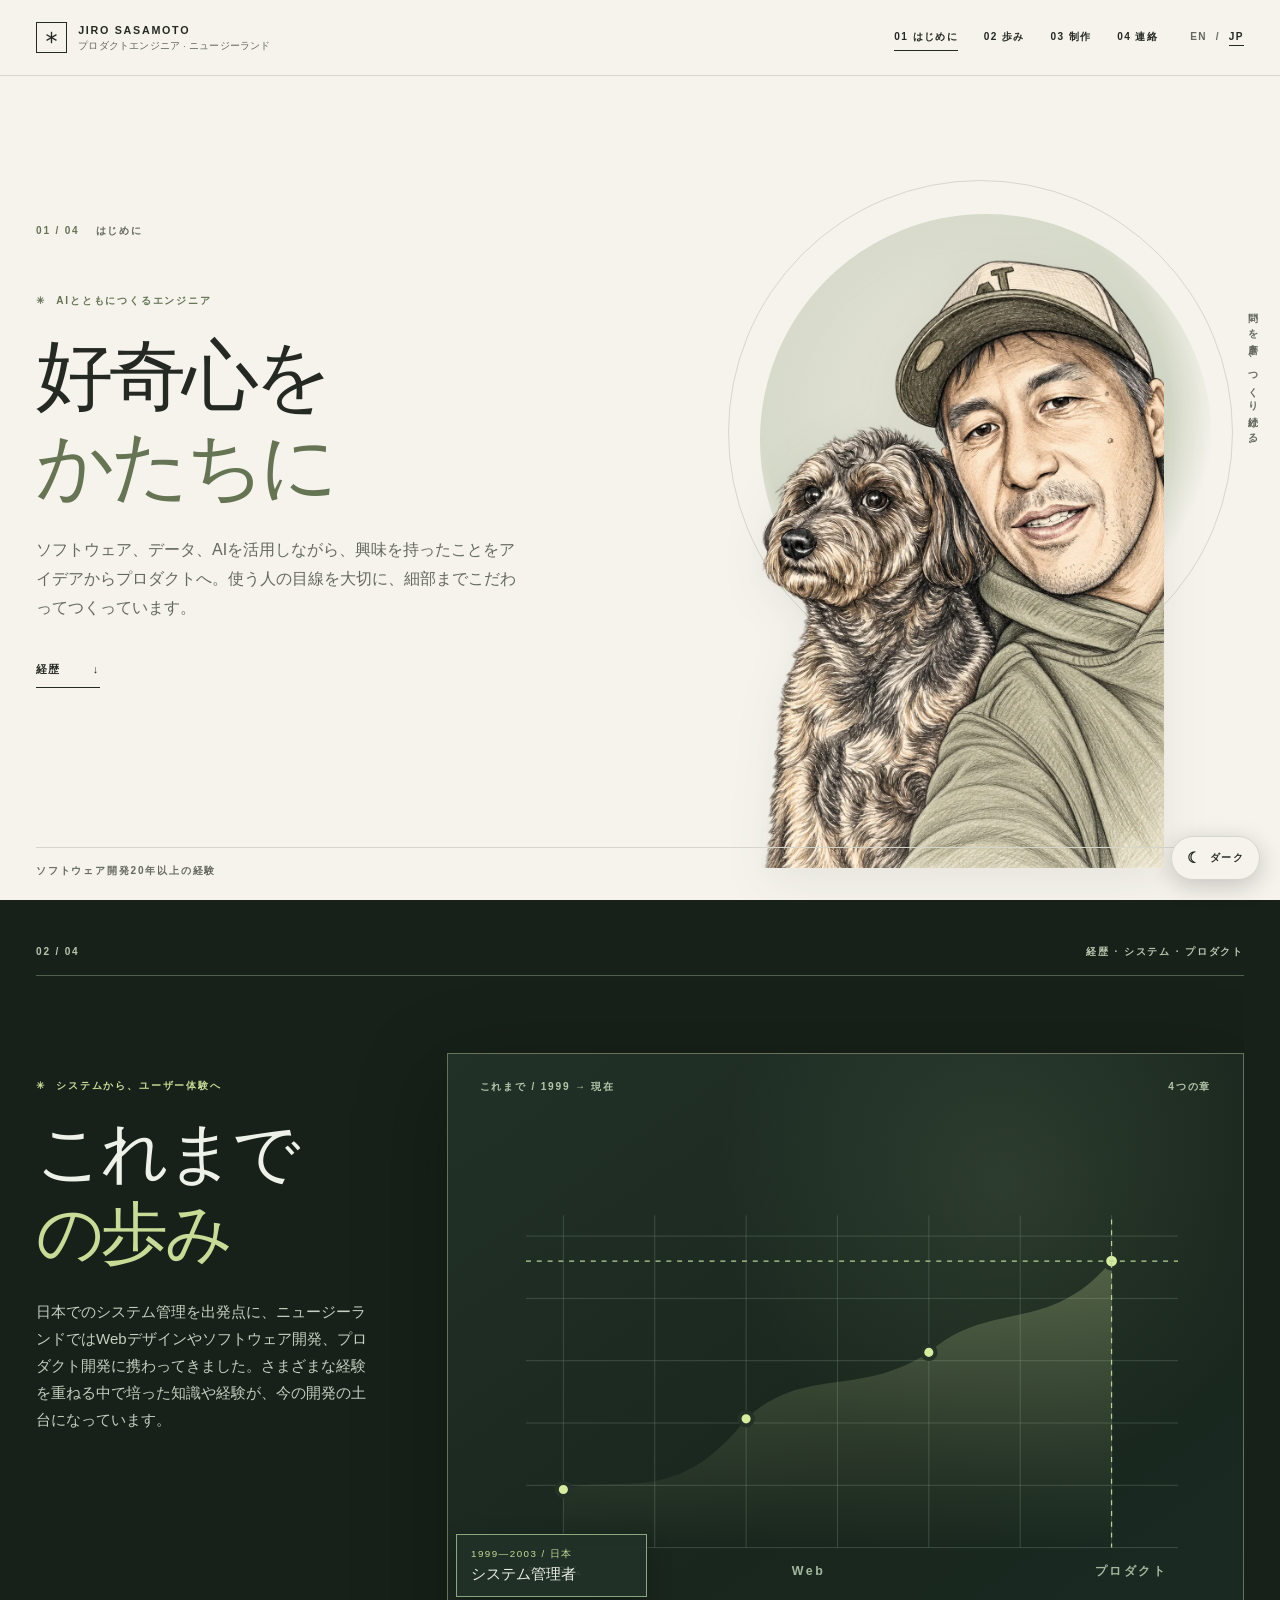
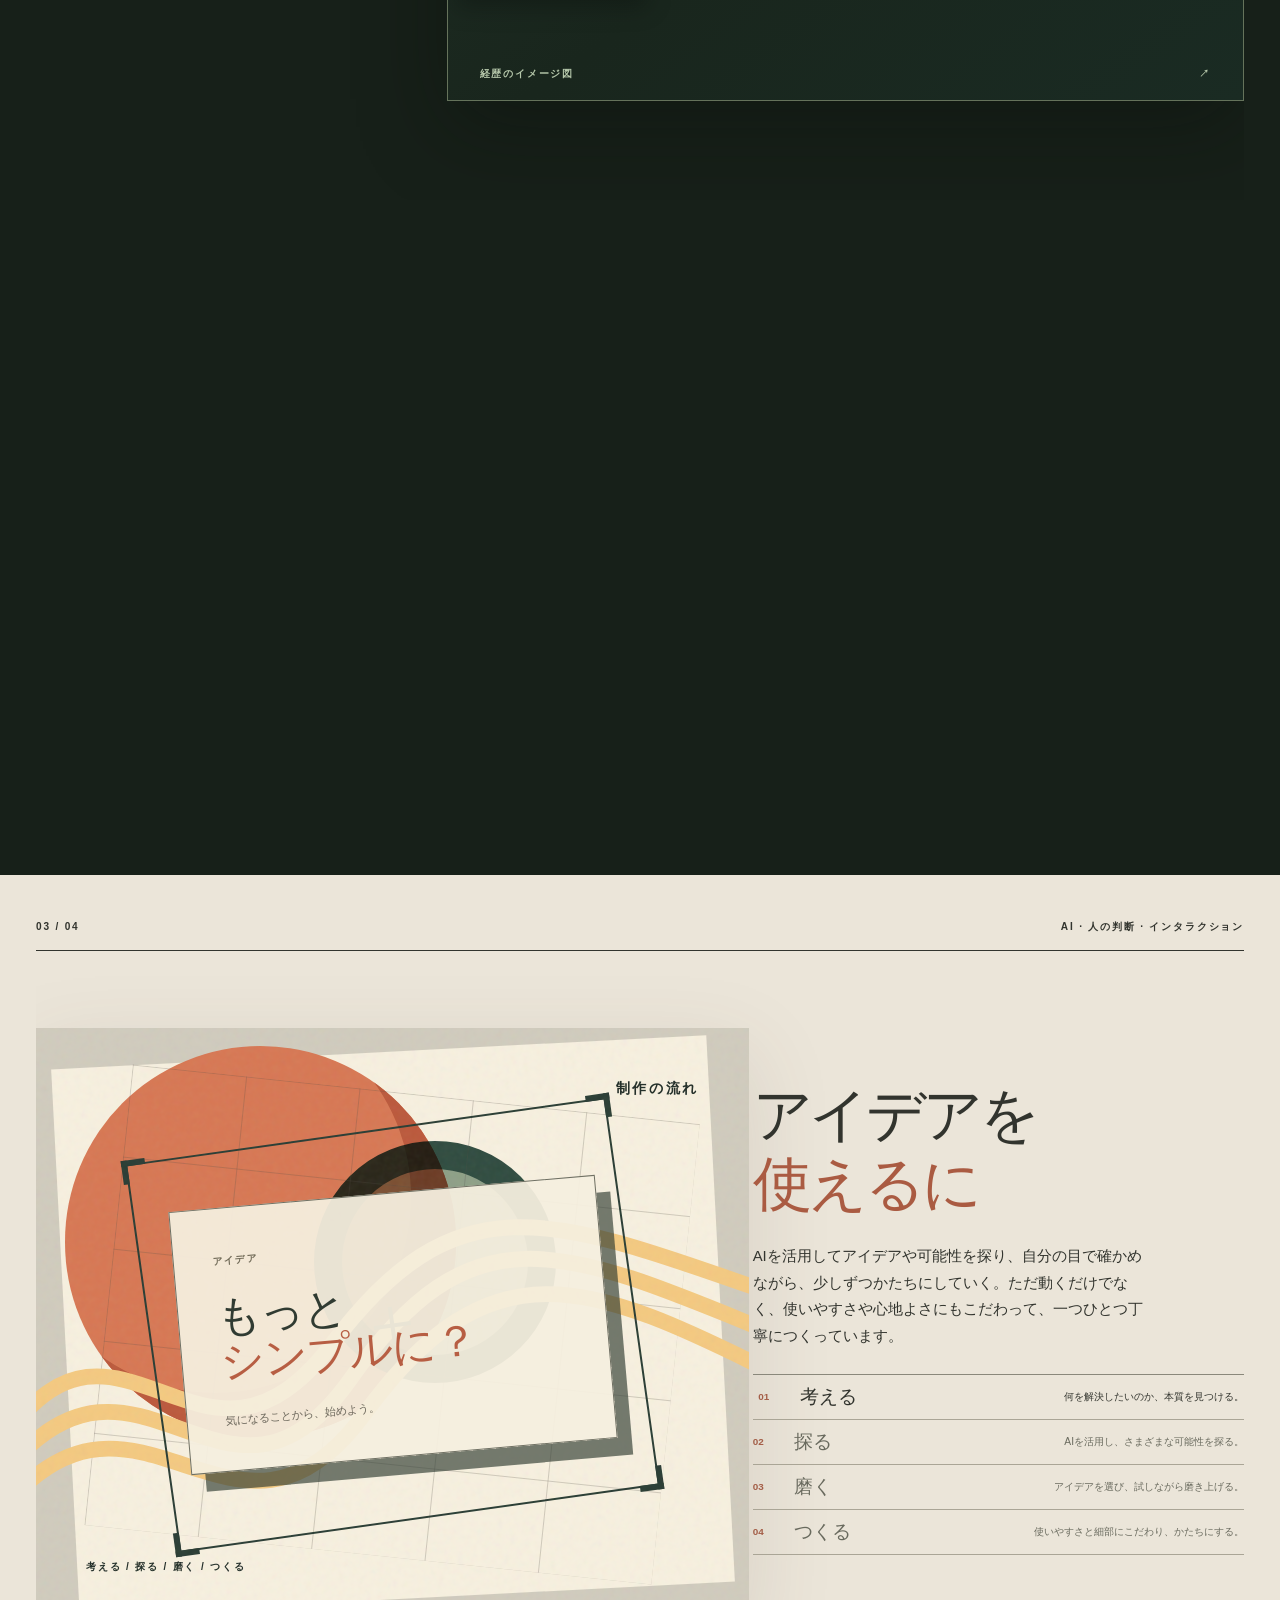
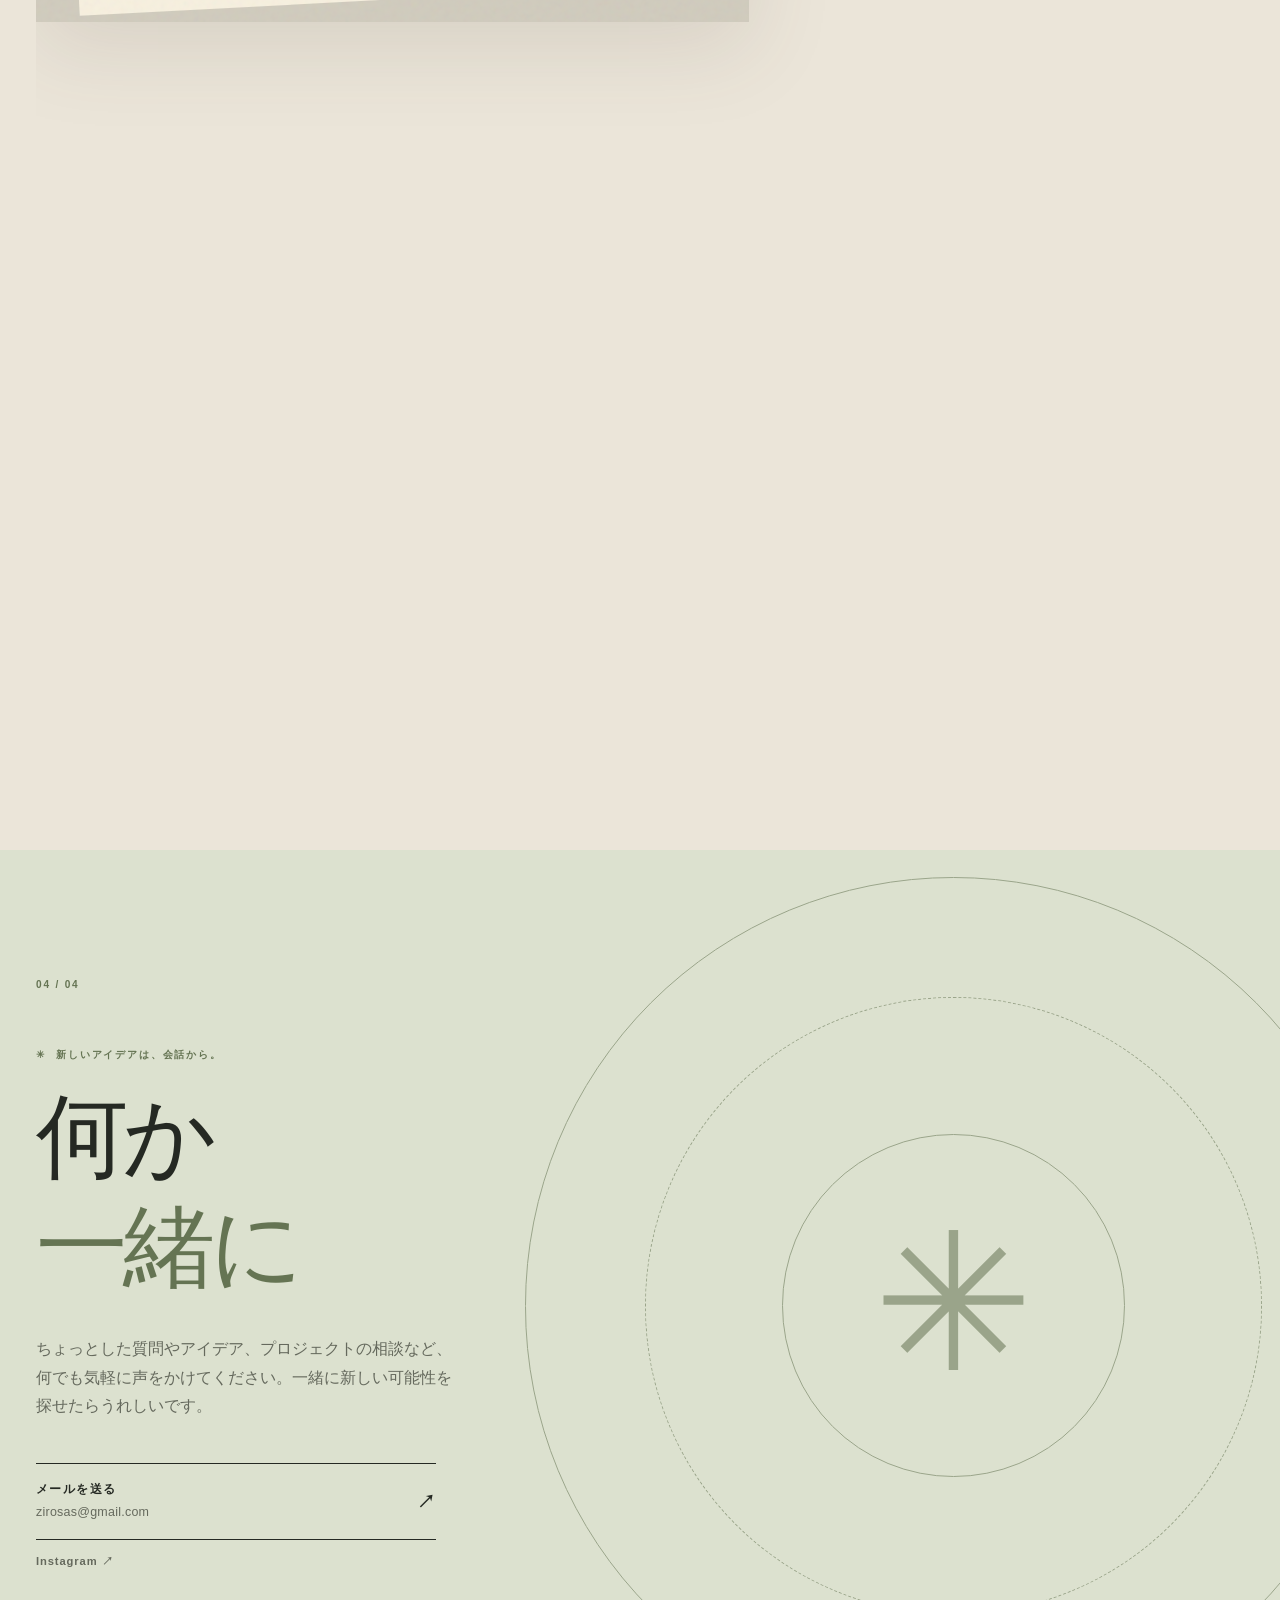
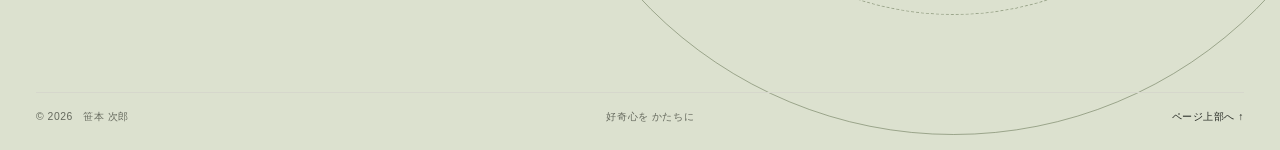
==== ja/index.html @ b9e5d137 "Add Japanese portfolio and language switch" ====
<!doctype html>
<html lang="ja">
<head>
  <meta charset="utf-8">
  <meta name="viewport" content="width=device-width, initial-scale=1">
  <meta name="color-scheme" content="light dark">
  <meta name="description" content="Jiro Sasamotoのポートフォリオ。ソフトウェア、データ、AIを横断し、UIとUXにこだわりながらプロダクトをつくっています。">
  <meta name="author" content="Jiro Sasamoto">
  <title>Jiro Sasamoto — プロダクトエンジニア</title>
  <link rel="icon" href="../assets/favicon.svg" type="image/svg+xml">
  <link rel="apple-touch-icon" href="../assets/apple-touch-icon.png">
  <link rel="canonical" href="https://zirosas.github.io/portfolio/ja/">
  <link rel="alternate" hreflang="en" href="https://zirosas.github.io/portfolio/">
  <link rel="alternate" hreflang="ja" href="https://zirosas.github.io/portfolio/ja/">
  <link rel="alternate" hreflang="x-default" href="https://zirosas.github.io/portfolio/">
  <meta property="og:type" content="website">
  <meta property="og:locale" content="ja_JP">
  <meta property="og:site_name" content="Jiro Sasamoto">
  <meta property="og:title" content="Jiro Sasamoto — プロダクトエンジニア">
  <meta property="og:description" content="問いを磨き、役に立つプロダクトへ。ソフトウェア、データ、AIを横断し、使う人の体験を大切にしています。">
  <meta property="og:url" content="https://zirosas.github.io/portfolio/ja/">
  <meta property="og:image" content="https://zirosas.github.io/portfolio/assets/og-image.jpg">
  <meta property="og:image:width" content="1200">
  <meta property="og:image:height" content="630">
  <meta property="og:image:alt" content="Jiro Sasamotoと犬のイラスト、英語の見出しが入ったプレビュー画像">
  <meta name="twitter:card" content="summary_large_image">
  <meta name="twitter:title" content="Jiro Sasamoto — プロダクトエンジニア">
  <meta name="twitter:description" content="問いを磨き、役に立つプロダクトへ。ソフトウェア、データ、AIを横断し、使う人の体験を大切にしています。">
  <meta name="twitter:image" content="https://zirosas.github.io/portfolio/assets/og-image.jpg">
  <meta name="theme-color" content="#f5f3ec" media="(prefers-color-scheme: light)">
  <meta name="theme-color" content="#11130f" media="(prefers-color-scheme: dark)">
  <script>
    (function () {
      var saved = null;
      try { saved = localStorage.getItem('theme'); } catch (error) {}
      var prefersDark = window.matchMedia && window.matchMedia('(prefers-color-scheme: dark)').matches;
      document.documentElement.setAttribute('data-theme', saved === 'dark' || saved === 'light' ? saved : (prefersDark ? 'dark' : 'light'));
    })();
  </script>
  <script type="application/ld+json">
    {"@context":"https://schema.org","@type":"Person","name":"Jiro Sasamoto","url":"https://zirosas.github.io/portfolio/ja/","jobTitle":"プロダクトエンジニア","address":{"@type":"PostalAddress","addressLocality":"Auckland","addressCountry":"NZ"},"sameAs":["https://github.com/zirosas"]}
  </script>
  <link rel="stylesheet" href="../assets/styles.css">
  <script src="../assets/story.js" defer></script>
</head>
<body>
  <a class="skip-link" href="#main">本文へ移動</a>
  <header class="site-header">
    <a class="identity" href="#intro" aria-label="Jiro Sasamoto、はじめに戻る">
      <span class="identity-mark" aria-hidden="true"><svg viewBox="0 0 64 64" width="17" height="17" fill="none" stroke="currentColor" stroke-width="5" stroke-linecap="square"><line x1="32" y1="13" x2="32" y2="51"/><line x1="15.5" y1="22.5" x2="48.5" y2="41.5"/><line x1="15.5" y1="41.5" x2="48.5" y2="22.5"/></svg></span>
      <span class="identity-text"><strong>JIRO SASAMOTO</strong><small>プロダクトエンジニア · ニュージーランド</small></span>
    </a>
    <nav aria-label="メインナビゲーション">
      <a href="#intro">01 はじめに</a>
      <a href="#thread">02 歩み</a>
      <a href="#studio">03 制作</a>
      <a href="#contact">04 連絡</a>
    </nav>
    <div class="language-switch" role="group" aria-label="言語"><a href="../" lang="en" hreflang="en">EN</a><span aria-hidden="true">/</span><span aria-current="page">JP</span></div>
  </header>
  <main id="main">
    <section class="scene hero-scene" id="intro" aria-labelledby="intro-title">
      <div class="hero-inner wrap">
        <div class="hero-copy" data-reveal>
          <p class="scene-index"><span>01 / 04</span> はじめに</p>
          <span class="eyebrow">AIとともにつくるエンジニア</span>
          <h1 id="intro-title">好奇心を<br><em>かたちに</em></h1>
          <p class="hero-lede">ソフトウェア、データ、AIを活用しながら、興味を持ったことをアイデアからプロダクトへ。使う人の目線を大切に、細部までこだわってつくっています。</p>
          <div class="hero-actions">
            <a class="underlined-link" href="#thread">経歴 <span aria-hidden="true">↓</span></a>
          </div>
        </div>
        <div class="portrait-stage" aria-hidden="true">
          <div class="portrait-halo"></div>
          <span class="portrait-arc portrait-arc-one"></span>
          <span class="portrait-arc portrait-arc-two"></span>
          <img src="../assets/hero-portrait.webp" alt="" width="940" height="1673" fetchpriority="high">
          <span class="portrait-caption">問いを磨き、つくり続ける。</span>
        </div>
        <div class="hero-bottom"><span>ソフトウェア開発20年以上の経験</span></div>
      </div>
    </section>

    <section class="scene data-scene scroll-scene" id="thread" aria-labelledby="thread-title">
      <span class="anchor-alias" id="work" aria-hidden="true"></span>
      <div class="scene-sticky wrap">
        <div class="scene-topline" data-reveal><span>02 / 04</span><span>経歴 · システム · プロダクト</span></div>
        <div class="data-copy" data-reveal>
          <span class="eyebrow">システムから、ユーザー体験へ</span>
          <h2 id="thread-title">これまで<br><em>の歩み</em></h2>
          <p>日本でのシステム管理を出発点に、ニュージーランドではWebデザインやソフトウェア開発、プロダクト開発に携わってきました。さまざまな経験を重ねる中で培った知識や経験が、今の開発の土台になっています。</p>
        </div>
        <div class="data-visual">
          <div class="data-visual-top"><span>これまで / 1999 → 現在</span><span>4つの章</span></div>
          <svg class="signal-chart" viewBox="0 0 900 520" preserveAspectRatio="xMidYMid meet" aria-hidden="true">
            <defs>
              <linearGradient id="signal-fill" x1="0" y1="0" x2="0" y2="1"><stop offset="0" stop-color="#c8db97" stop-opacity=".28"/><stop offset="1" stop-color="#c8db97" stop-opacity="0"/></linearGradient>
            </defs>
            <g class="chart-grid">
              <path d="M65 90H850M65 165H850M65 240H850M65 315H850M65 390H850M65 465H850"/>
              <path d="M110 65V465M220 65V465M330 65V465M440 65V465M550 65V465M660 65V465M770 65V465"/>
            </g>
            <path class="chart-area" d="M110 395 C175 375 245 420 330 310 C400 245 465 285 550 230 C625 165 695 210 770 120 L770 465 L110 465 Z"/>
            <path class="chart-line chart-line-shadow" d="M110 395 C175 375 245 420 330 310 C400 245 465 285 550 230 C625 165 695 210 770 120" pathLength="1"/>
            <path class="chart-line" d="M110 395 C175 375 245 420 330 310 C400 245 465 285 550 230 C625 165 695 210 770 120" pathLength="1"/>
            <circle class="chart-point" cx="110" cy="395" r="8"/>
            <circle class="chart-point" cx="330" cy="310" r="8"/>
            <circle class="chart-point" cx="550" cy="230" r="8"/>
            <circle class="chart-point" cx="770" cy="120" r="9"/>
            <path class="chart-crosshair" d="M770 70V465M65 120H850"/>
            <text x="65" y="498">システム</text><text x="385" y="498">Web</text><text x="750" y="498">プロダクト</text>
          </svg>
          <div class="chart-annotation annotation-one"><span>1999—2003 / 日本</span><strong>システム管理者</strong></div>
          <div class="chart-annotation annotation-two"><span>2004—2006 / New Zealand</span><strong>Webデザイナー</strong></div>
          <div class="chart-annotation annotation-three"><span>2006—2013 / Auckland</span><strong>Web開発者<br>＋ インフラエンジニア</strong></div>
          <div class="chart-annotation annotation-four"><span>2013—現在 / Auckland, Gisborne</span><strong>プロダクトエンジニア</strong></div>
          <div class="data-visual-bottom"><span>経歴のイメージ図</span><span>↗</span></div>
        </div>
      </div>
    </section>

    <section class="scene art-scene scroll-scene" id="studio" aria-labelledby="studio-title">
      <span class="anchor-alias" id="journal" aria-hidden="true"></span>
      <span class="anchor-alias" id="about" aria-hidden="true"></span>
      <div class="scene-sticky wrap">
        <div class="scene-topline" data-reveal><span>03 / 04</span><span>AI · 人の判断 · インタラクション</span></div>
        <div class="art-visual" role="group" aria-label="AIを使った制作過程のイメージ">
          <div class="art-paper"></div>
          <div class="art-sun"></div>
          <div class="art-disc"></div>
          <div class="art-grid"></div>
          <div class="art-frame"><span class="frame-corner tl"></span><span class="frame-corner tr"></span><span class="frame-corner bl"></span><span class="frame-corner br"></span><span class="frame-cross">+</span></div>
          <svg class="art-wave" viewBox="0 0 760 600" preserveAspectRatio="none" aria-hidden="true">
            <path d="M-30 410 C90 250 180 490 315 320 S550 190 790 270"/>
            <path d="M-30 445 C110 285 205 530 335 355 S560 220 790 310"/>
            <path d="M-30 480 C110 325 215 565 350 390 S590 255 790 350"/>
          </svg>
          <div class="process-layer process-ask" data-phase="ask">
            <div class="idea-note"><span>アイデア</span><strong>もっと<br><em>シンプルに？</em></strong><small>気になることから、始めよう。</small></div>
          </div>
          <div class="process-layer process-explore" data-phase="explore">
            <div class="variant-card variant-one"><span>01</span><i></i><small>構造</small></div>
            <div class="variant-card variant-two"><span>02</span><i></i><small>リズム</small></div>
            <div class="variant-card variant-three"><span>03</span><i></i><small>可能性</small></div>
            <p>AIと広げる選択肢<br><small>ひとつの疑問から、広がる可能性。</small></p>
          </div>
          <div class="process-layer process-shape" data-phase="shape">
            <div class="selection-board"><span>人が考え、人が選ぶ</span><div class="selected-form"><i></i><b></b></div><strong>本当に大切なことを見極める</strong><small>アイデアを選び、試し、磨き上げる。</small></div>
          </div>
          <div class="process-layer process-respond is-active" data-phase="respond">
            <div class="interface-preview">
              <div class="preview-top"><span>インタラクション</span><span class="preview-status">準備完了</span></div>
              <div class="preview-canvas"><span class="preview-orb"></span><span class="preview-ring"></span></div>
              <div class="preview-bottom"><div><strong>使ってみる</strong><small class="preview-message">操作してみてください。</small></div><button class="preview-button" type="button" aria-pressed="false">動きを試す ↗</button></div>
            </div>
          </div>
          <span class="art-stamp stamp-one">制作の流れ</span>
          <span class="art-stamp stamp-two">考える / 探る / 磨く / つくる</span>
          <span class="art-grain"></span>
        </div>
        <div class="art-copy" data-reveal>
          <h2 id="studio-title">アイデアを<br><em>使えるに</em></h2>
          <p>AIを活用してアイデアや可能性を探り、自分の目で確かめながら、少しずつかたちにしていく。ただ動くだけでなく、使いやすさや心地よさにもこだわって、一つひとつ丁寧につくっています。</p>
          <ol class="process-steps" aria-label="制作の流れ">
            <li data-step="ask"><span>01</span><strong>考える</strong><small>何を解決したいのか、本質を見つける。</small></li>
            <li data-step="explore"><span>02</span><strong>探る</strong><small>AIを活用し、さまざまな可能性を探る。</small></li>
            <li data-step="shape"><span>03</span><strong>磨く</strong><small>アイデアを選び、試しながら磨き上げる。</small></li>
            <li data-step="respond" class="is-active"><span>04</span><strong>つくる</strong><small>使いやすさと細部にこだわり、かたちにする。</small></li>
          </ol>
        </div>
      </div>
    </section>

    <section class="scene contact-scene" id="contact" aria-labelledby="contact-title">
      <div class="contact-orbit" aria-hidden="true"><span></span><span></span><span></span><i>✳</i></div>
      <div class="contact-content wrap" data-reveal>
        <p class="scene-index"><span>04 / 04</span></p>
        <span class="eyebrow">新しいアイデアは、会話から。</span>
        <h2 id="contact-title">何か<br><em>一緒に</em></h2>
        <p>ちょっとした質問やアイデア、プロジェクトの相談など、何でも気軽に声をかけてください。一緒に新しい可能性を探せたらうれしいです。</p>
        <address class="contact-actions">
          <a class="contact-link" href="mailto:zirosas@gmail.com"><span class="contact-link-label">メールを送る<small>zirosas@gmail.com</small></span><span aria-hidden="true">↗</span></a>
          <a class="contact-secondary" href="https://www.instagram.com/zirosas/" target="_blank" rel="noopener noreferrer">Instagram <span aria-hidden="true">↗</span></a>
        </address>
      </div>
      <footer class="site-footer wrap"><span>© 2026　笹本 次郎</span><span>好奇心を かたちに</span><a href="#intro">ページ上部へ ↑</a></footer>
    </section>
  </main>
  <button class="theme-toggle" type="button" aria-label="ダークモードに切り替え" aria-pressed="false"><span class="theme-toggle-icon" aria-hidden="true">☾</span><span class="theme-toggle-label">ダーク</span></button>
</body>
</html>
---- assets/styles.css ----
:root {
  color-scheme: light;
  --paper: #f5f3ec;
  --ink: #252923;
  --muted: #65695d;
  --olive: #657453;
  --line: #d6d7cc;
  --panel: #ece9de;
  --art-bg: #ebe5d9;
  --art-paper: #f7f0df;
  --art-ink: #32342e;
  --contact-bg: #dce1cf;
  --serif: Georgia, "Times New Roman", serif;
  --sans: Arial, Helvetica, sans-serif;
  --ja-sans: "Hiragino Kaku Gothic ProN", "Yu Gothic", "Noto Sans CJK JP", "Noto Sans JP", sans-serif;
}
:root[data-theme="dark"] {
  color-scheme: dark;
  --paper: #11130f;
  --ink: #eceee3;
  --muted: #aeb3a5;
  --olive: #a9b592;
  --line: #343a30;
  --panel: #191d17;
  --art-bg: #24231f;
  --art-paper: #302f28;
  --art-ink: #ede8d9;
  --contact-bg: #1d251a;
}
* { box-sizing: border-box; }
html { scroll-behavior: smooth; }
body { margin: 0; background: var(--paper); color: var(--ink); font: 16px/1.6 var(--sans); -webkit-font-smoothing: antialiased; }
img, svg { display: block; max-width: 100%; }
a { color: inherit; text-decoration: none; }
a:focus-visible, button:focus-visible { outline: 2px solid var(--olive); outline-offset: 5px; }
button { font: inherit; }
em { font-style: italic; font-weight: 400; }
.wrap { width: min(100% - 72px, 1360px); margin-inline: auto; }
.skip-link { position: fixed; z-index: 100; left: 1rem; top: -4rem; background: var(--ink); color: var(--paper); padding: .6rem 1rem; }
.skip-link:focus { top: 1rem; }

/* Navigation */
.site-header { position: relative; z-index: 30; min-height: 76px; padding: 0 max(36px, calc((100vw - 1360px) / 2)); display: grid; grid-template-columns: 1fr auto auto; align-items: center; gap: 2rem; border-bottom: 1px solid var(--line); background: var(--paper); }
.identity { display: inline-flex; width: max-content; max-width: 100%; align-items: center; gap: .7rem; line-height: 1.15; }
.identity-mark { display: grid; place-items: center; width: 31px; height: 31px; border: 1px solid var(--ink); font-size: 1.15rem; line-height: 1; }
.identity-text strong { display: block; font-size: .67rem; letter-spacing: .16em; white-space: nowrap; }
.identity-text small { display: block; margin-top: 4px; color: var(--muted); font-size: .62rem; letter-spacing: .02em; white-space: nowrap; }
.site-header nav { display: flex; align-items: center; gap: clamp(.8rem, 2vw, 2rem); }
.site-header nav a, .language-switch { font-size: .63rem; font-weight: 700; letter-spacing: .14em; text-transform: uppercase; white-space: nowrap; }
.site-header nav a { border-bottom: 1px solid transparent; padding: .3rem 0; }
.site-header nav a:hover, .site-header nav a[aria-current="true"] { border-color: currentColor; }
.language-switch { display: inline-flex; align-items: center; gap: .55rem; justify-self: end; color: var(--muted); }
.language-switch [aria-current="page"] { color: var(--ink); border-bottom: 1px solid currentColor; }
.language-switch a:hover { color: var(--ink); text-decoration: underline; text-underline-offset: .2em; }

/* Shared scene details */
.scene { position: relative; isolation: isolate; overflow: clip; }
.anchor-alias { position: absolute; top: 0; left: 0; width: 1px; height: 1px; }
.scene-index, .scene-topline, .eyebrow, .hero-bottom, .portrait-caption, .data-visual-top, .data-visual-bottom, .art-stamp { font-size: .63rem; font-weight: 700; line-height: 1.4; letter-spacing: .18em; text-transform: uppercase; }
.scene-index { display: flex; align-items: center; gap: 1rem; color: var(--muted); margin: 0 0 3rem; }
.scene-index span { color: var(--olive); }
.eyebrow { display: inline-block; color: var(--olive); }
.eyebrow::before { content: "✳"; margin-right: .65rem; }
h1, h2, p { margin-top: 0; }
h1, h2 { font-family: var(--serif); font-weight: 400; letter-spacing: -.06em; }

/* 01 — portrait and type */
.hero-scene { min-height: calc(100svh - 76px); background: var(--paper); }
.hero-inner { position: relative; display: grid; grid-template-columns: 56% 44%; align-items: center; min-height: calc(100svh - 76px); padding-top: 3rem; padding-bottom: 5rem; }
.hero-copy { position: relative; z-index: 2; padding: 1rem 0 3rem; }
.hero-copy h1 { margin: 1.1rem 0 1.6rem; font-size: clamp(5rem, 8.4vw, 9.4rem); line-height: .84; }
.hero-copy h1 em { color: var(--olive); }
.hero-lede { width: min(100%, 490px); color: var(--muted); font-size: 1rem; line-height: 1.8; }
.hero-actions { display: flex; align-items: center; flex-wrap: wrap; gap: 1.5rem 2.5rem; margin-top: 2.4rem; }
.hero-actions > span { color: var(--muted); font-size: .69rem; letter-spacing: .08em; }
.underlined-link { display: inline-flex; align-items: center; gap: 2rem; border-bottom: 1px solid currentColor; padding-bottom: .5rem; font-size: .69rem; font-weight: 700; letter-spacing: .12em; text-transform: uppercase; }
.underlined-link:hover span { transform: translateY(4px); }
.underlined-link span { transition: transform .25s; }
.portrait-stage { position: relative; align-self: stretch; min-height: 660px; }
.portrait-halo { position: absolute; width: 85%; aspect-ratio: 1; top: 13%; left: 9%; border-radius: 50%; background: radial-gradient(circle at 45% 42%, #e7e5d9 0, #d6dac9 57%, transparent 70%); }
.portrait-arc { position: absolute; border: 1px solid var(--line); border-radius: 50%; width: 95%; aspect-ratio: 1; top: 8%; left: 3%; }
.portrait-arc-two { width: 73%; top: 18%; left: 14%; border-style: dashed; opacity: .7; }
.portrait-stage img { position: absolute; z-index: 1; width: min(110%, 660px); max-width: none; height: 103%; object-fit: contain; object-position: bottom; bottom: -3rem; right: -2%; transform: translateY(var(--portrait-shift, 0px)); filter: drop-shadow(0 12px 22px #383a2514); }
.portrait-caption { position: absolute; z-index: 2; right: -1rem; top: 26%; color: var(--muted); writing-mode: vertical-rl; }
.hero-bottom { position: absolute; z-index: 3; bottom: 1.4rem; left: 0; right: 0; display: flex; justify-content: space-between; border-top: 1px solid var(--line); padding-top: 1rem; color: var(--muted); }

/* 02 and 03 use a pinned visual while the page scrolls. */
.scroll-scene { height: 175svh; }
.scene-sticky { position: sticky; top: 0; height: 100svh; overflow: hidden; }
.scene-topline { position: absolute; z-index: 4; top: 5%; left: 0; right: 0; display: flex; justify-content: space-between; gap: 1rem; padding-bottom: 1rem; border-bottom: 1px solid currentColor; }

/* 02 — data, graphs, research */
.data-scene { background: #172019; color: #edf1e7; }
.data-scene .scene-topline { color: #b9c8ad; border-color: #50604f; }
.data-scene .eyebrow { color: #c8db97; }
.data-copy { position: absolute; z-index: 3; top: 19%; left: 0; width: 38%; pointer-events: none; }
.data-copy h2 { margin: 1.1rem 0 1.5rem; font-size: clamp(5rem, 7.4vw, 9rem); line-height: .87; }
.data-copy h2 em { color: #c8db97; }
.data-copy p { max-width: 340px; color: #c5d0c0; font-size: .94rem; line-height: 1.8; }
.data-visual { position: absolute; top: 17%; right: 0; width: 66%; height: 72%; border: 1px solid #65735b; background: linear-gradient(145deg, #223128 0%, #19261d 58%, #1a2b23 100%); box-shadow: 0 26px 80px #0a100b66; overflow: hidden; }
.data-visual::before { content: ""; position: absolute; inset: 0; background: radial-gradient(circle at 70% 20%, #95b08625, transparent 38%); pointer-events: none; }
.data-visual-top, .data-visual-bottom { position: absolute; z-index: 2; left: 4%; right: 4%; display: flex; justify-content: space-between; gap: 1rem; color: #b5c7aa; }
.data-visual-top { top: 4%; }.data-visual-bottom { bottom: 3%; }
.signal-chart { position: absolute; width: 94%; height: 84%; left: 3%; top: 8%; overflow: visible; }
.chart-grid path { fill: none; stroke: #657866; stroke-width: 1; opacity: .55; }
.chart-area { fill: url(#signal-fill); }
.chart-line { fill: none; stroke: #d6ec9e; stroke-width: 5; stroke-linejoin: round; stroke-linecap: round; }
.chart-line-shadow { stroke: #d6ec9e; stroke-width: 18; opacity: .12; }
.chart-point { fill: #d6ec9e; stroke: #233127; stroke-width: 5; }
.chart-crosshair { fill: none; stroke: #b6d694; stroke-width: 1.5; stroke-dasharray: 6 7; opacity: .65; }
.signal-chart text { fill: #a4b89f; font: 700 15px var(--sans); letter-spacing: 3px; }
.chart-annotation { position: absolute; z-index: 3; display: grid; gap: .12rem; width: 24%; padding: .7rem .9rem; border: 1px solid #8aa77d; background: #213127e8; box-shadow: 0 10px 25px #0004; pointer-events: none; }
.chart-annotation span { color: #c8db97; font-size: .61rem; letter-spacing: .15em; }
.chart-annotation strong { font: 400 1.1rem var(--serif); }
.chart-annotation small { color: #adbea9; font-size: .62rem; }
.annotation-one { left: 1%; bottom: 16%; }
.annotation-two { left: 26%; bottom: 32%; }
.annotation-three { left: 51%; top: 52%; }
.annotation-four { left: 76%; top: 17%; }
.motion-ready .data-scene .chart-line { stroke-dasharray: 1; stroke-dashoffset: var(--draw, 1); }
.motion-ready .data-scene .chart-area { opacity: var(--data-opacity, 0); }
.motion-ready .data-scene .chart-point, .motion-ready .data-scene .chart-crosshair { opacity: .16; transition: opacity .35s ease; }
.motion-ready .data-scene .chart-point.is-active, .motion-ready .data-scene .chart-crosshair.is-active { opacity: 1; }
.motion-ready .data-scene .chart-annotation { opacity: 0; transform: translateY(18px); transition: opacity .45s ease, transform .45s ease; }
.motion-ready .data-scene .chart-annotation.is-active { opacity: 1; transform: none; }

/* 03 — art and interface craft */
.art-scene { background: var(--art-bg); color: var(--art-ink); }
.art-scene .scene-topline { color: var(--art-ink); border-color: currentColor; opacity: .75; }
.art-scene .eyebrow { color: #9a513c; }
.art-visual { position: absolute; left: 0; top: 17%; width: 59%; height: 66%; overflow: hidden; background: #d0cbbd; box-shadow: 0 26px 80px #544b3c20; }
.art-paper { position: absolute; inset: 4%; background: var(--art-paper); transform: rotate(-3deg); }
.art-sun { position: absolute; width: 55%; aspect-ratio: 1; left: 4%; top: 3%; border-radius: 50%; background: #d77753; box-shadow: inset -45px -45px 0 #bb583b; transform: translateY(var(--sun-shift, 0px)); }
.art-disc { position: absolute; z-index: 2; width: 34%; aspect-ratio: 1; left: 39%; top: 19%; border-radius: 50%; border: 28px solid #304f48; background: #92a999; mix-blend-mode: multiply; transform: rotate(var(--disc-spin, 0deg)) translateY(var(--disc-shift, 0px)); }
:root[data-theme="dark"] .art-disc { mix-blend-mode: normal; }
.art-grid { position: absolute; z-index: 3; inset: 11% 10%; background-image: linear-gradient(#514d4470 1px, transparent 1px), linear-gradient(90deg, #514d4470 1px, transparent 1px); background-size: 20% 20%; opacity: .55; transform: rotate(6deg); }
.art-frame { position: absolute; z-index: 5; inset: 17% 16%; border: 2px solid #293c33; transform: rotate(var(--frame-spin, -8deg)); }
.frame-corner { position: absolute; width: 24px; height: 24px; border: 6px solid #293c33; }
.frame-corner.tl { left: -6px; top: -6px; border-right: 0; border-bottom: 0; }.frame-corner.tr { right: -6px; top: -6px; border-left: 0; border-bottom: 0; }.frame-corner.bl { left: -6px; bottom: -6px; border-right: 0; border-top: 0; }.frame-corner.br { right: -6px; bottom: -6px; border-left: 0; border-top: 0; }
.frame-cross { position: absolute; left: 50%; top: 50%; transform: translate(-50%, -50%); color: #263d36; font: 400 5rem/1 var(--serif); }
.art-wave { position: absolute; z-index: 4; inset: 0; width: 100%; height: 100%; overflow: visible; transform: translateY(var(--wave-shift, 0px)); }
.art-wave path { fill: none; stroke: #f4c980; stroke-width: 16; stroke-linecap: round; mix-blend-mode: screen; }
.art-stamp { position: absolute; z-index: 6; color: #202c26; }
.stamp-one { right: 7%; top: 9%; font-size: .9rem; line-height: 1.1; }.stamp-two { left: 7%; bottom: 8%; }
.art-grain { position: absolute; z-index: 7; inset: 0; opacity: .18; background-image: url("data:image/svg+xml,%3Csvg viewBox='0 0 180 180' xmlns='http://www.w3.org/2000/svg'%3E%3Cfilter id='n'%3E%3CfeTurbulence type='fractalNoise' baseFrequency='.5' numOctaves='2' stitchTiles='stitch'/%3E%3C/filter%3E%3Crect width='100%25' height='100%25' filter='url(%23n)' opacity='.35'/%3E%3C/svg%3E"); pointer-events: none; }
.art-copy { position: absolute; z-index: 8; top: 21%; right: 0; width: 42%; padding-left: 1rem; }
.art-copy h2 { margin: 1rem 0 1.5rem; font-size: clamp(4.3rem, 6.6vw, 8rem); line-height: .9; }
.art-copy h2 em { color: #aa5b42; }
.art-copy > p { max-width: 400px; font-size: .93rem; line-height: 1.8; }
.process-layer { position: absolute; z-index: 8; inset: 0; display: grid; place-items: center; opacity: 0; visibility: hidden; pointer-events: none; transition: opacity .45s ease, visibility .45s ease; }
.process-layer.is-active { opacity: 1; visibility: visible; }
.process-respond.is-active { pointer-events: auto; }
.idea-note { width: min(60%, 430px); padding: clamp(1.3rem, 3vw, 2.5rem); border: 1px solid #6f7063; background: #f6efdfef; box-shadow: 14px 18px 0 #313e33a8; transform: rotate(-5deg); }
.idea-note span, .selection-board > span, .preview-top, .variant-card > span { color: #716b58; font-size: .61rem; font-weight: 700; letter-spacing: .15em; text-transform: uppercase; }
.idea-note strong { display: block; margin: 1.4rem 0; color: #303b32; font: 400 clamp(2rem, 3.4vw, 3.6rem)/1.02 var(--serif); letter-spacing: -.05em; }
.idea-note strong em { color: #b75e43; }
.idea-note small, .selection-board small { color: #6e695d; font-size: .7rem; }
.variant-card { position: absolute; top: 22%; display: flex; flex-direction: column; justify-content: space-between; width: 26%; height: 51%; padding: .9rem; border: 1px solid #444c3f; background: #eee7d7ed; box-shadow: 8px 12px 0 #303f3680; }
.variant-one { left: 9%; transform: rotate(-10deg); }.variant-two { left: 37%; transform: rotate(2deg); }.variant-three { left: 65%; transform: rotate(11deg); }
.variant-card i { display: block; width: 78%; aspect-ratio: 1; align-self: center; border-radius: 50%; background: #d77853; }
.variant-two i { border-radius: 14% 55% 28% 52%; background: #8caa97; transform: rotate(18deg); }
.variant-three i { border: 17px solid #344b41; background: #e6b967; }
.variant-card small { color: #3a493c; font: 400 1.1rem var(--serif); }
.process-explore > p { position: absolute; left: 8%; bottom: 5%; color: #2d3b34; font: 400 clamp(1.6rem, 3vw, 2.8rem)/1.05 var(--serif); letter-spacing: -.035em; }
.process-explore > p small { font: 700 .6rem var(--sans); letter-spacing: .1em; text-transform: uppercase; }
.selection-board { width: min(60%, 440px); padding: 1rem 1.4rem 1.5rem; border: 1px solid #526056; background: #f1ead9ed; box-shadow: 0 24px 45px #21332866; transform: rotate(3deg); }
.selected-form { position: relative; display: grid; place-items: center; height: clamp(150px, 25vh, 270px); margin: .9rem 0; border: 1px dashed #657764; background: #e8d6b8; overflow: hidden; }
.selected-form i { display: block; width: 52%; aspect-ratio: 1; border-radius: 22% 50% 28% 52%; background: #d57651; transform: rotate(25deg); }
.selected-form b { position: absolute; width: 72%; height: 2px; background: #31433b; transform: rotate(-21deg); }
.selection-board strong { display: block; color: #2c3a31; font: 400 clamp(1.7rem, 2.7vw, 2.7rem)/1 var(--serif); letter-spacing: -.04em; }
.selection-board small { display: block; margin-top: .4rem; }
.interface-preview { width: min(72%, 540px); min-height: 73%; display: flex; flex-direction: column; border: 1px solid #395044; background: #f5efe1; box-shadow: 18px 22px 0 #293b32a8; color: #283a31; }
.preview-top { display: flex; justify-content: space-between; gap: 1rem; padding: .9rem 1.1rem; border-bottom: 1px solid #c1c5b3; }
.preview-status { color: #657d61; }
.preview-canvas { position: relative; flex: 1; min-height: 160px; overflow: hidden; background: radial-gradient(circle at 50% 45%, #eee0c7, #e1dbcb); }
.preview-orb { position: absolute; z-index: 2; width: clamp(95px, 14vw, 190px); aspect-ratio: 1; top: 50%; left: 50%; border-radius: 30% 52% 35% 50%; background: #cf7955; transform: translate(-50%, -50%) rotate(-18deg); transition: transform .55s cubic-bezier(.2,.7,.2,1), border-radius .55s, background .55s; }
.preview-ring { position: absolute; width: 50%; aspect-ratio: 1; top: 50%; left: 50%; border: 1px solid #778d7e; border-radius: 50%; transform: translate(-50%, -50%); }
.preview-ring::after { content: ""; position: absolute; inset: -20%; border: 1px dashed #9cae97; border-radius: 50%; }
.interface-preview.is-engaged .preview-orb { border-radius: 50%; background: #6f9583; transform: translate(-22%, -50%) rotate(24deg) scale(.83); }
.interface-preview.is-engaged .preview-ring { border-color: #bd6c4c; }
.preview-bottom { display: flex; align-items: end; justify-content: space-between; gap: .8rem; padding: 1rem 1.1rem; border-top: 1px solid #c1c5b3; }
.preview-bottom strong { display: block; font: 400 clamp(1.2rem, 1.8vw, 1.7rem)/1.1 var(--serif); }
.preview-bottom small { display: block; margin-top: .25rem; color: #6a7768; font-size: .65rem; }
.preview-button { flex: 0 0 auto; border: 0; padding: .75rem .8rem; background: #31483b; color: #f6f3e8; font: 700 .6rem var(--sans); letter-spacing: .06em; cursor: pointer; }
.preview-button:hover { background: #b66448; }.preview-button:focus-visible { outline-color: #b66448; }
.process-steps { margin: 1.5rem 0 0; padding: 0; list-style: none; border-top: 1px solid #8a887b; }
.process-steps li { display: grid; grid-template-columns: 2rem minmax(0, 1fr) auto; gap: .6rem; align-items: center; min-height: 45px; border-bottom: 1px solid #aaa596; color: #696a5e; transition: color .3s, padding-left .3s; }
.process-steps li.is-active { color: var(--art-ink); padding-left: .35rem; }
.process-steps span { color: #a45f48; font-size: .62rem; font-weight: 700; }
.process-steps strong { font: 400 1.2rem var(--serif); }
.process-steps small { font-size: .64rem; text-align: right; }
:root[data-theme="dark"] .process-steps li { color: #b2ac9d; }
:root[data-theme="dark"] .process-steps li.is-active { color: var(--art-ink); }

/* 04 — invitation */
.contact-scene { min-height: 100svh; display: flex; flex-direction: column; justify-content: center; background: var(--contact-bg); }
.contact-content { position: relative; z-index: 2; padding-top: 8rem; padding-bottom: 6rem; }
.contact-content .scene-index { margin-bottom: 3rem; }
.contact-content h2 { margin: 1rem 0 2rem; font-size: clamp(5rem, 9vw, 11rem); line-height: .9; }
.contact-content h2 em { color: var(--olive); }
.contact-content > p:not(.scene-index) { max-width: 430px; color: var(--muted); line-height: 1.8; }
.contact-actions { display: flex; align-items: flex-start; flex-direction: column; font-style: normal; }
.contact-link { display: inline-flex; justify-content: space-between; gap: 4rem; align-items: center; width: min(100%, 400px); margin-top: 1.6rem; padding: 1rem 0; border-top: 1px solid var(--ink); border-bottom: 1px solid var(--ink); font-size: .74rem; font-weight: 700; letter-spacing: .12em; text-transform: uppercase; transition: padding .25s; }
.contact-link:hover { padding-left: .7rem; padding-right: .7rem; }
.contact-link > span:last-child { font-size: 1.15rem; }
.contact-link-label { font-size: .74rem; }
.contact-link-label small { display: block; margin-top: .25rem; color: var(--muted); font-size: .78rem; font-weight: 400; letter-spacing: .02em; text-transform: none; }
.contact-secondary { margin-top: .8rem; color: var(--muted); font-size: .7rem; font-weight: 700; letter-spacing: .08em; }
.contact-secondary:hover { color: var(--ink); text-decoration: underline; text-underline-offset: .2em; }
.contact-orbit { position: absolute; right: -8%; top: 3%; width: min(67vw, 1000px); aspect-ratio: 1; opacity: .55; transform: rotate(var(--orbit-spin, 0deg)); pointer-events: none; }
.contact-orbit span { position: absolute; inset: 0; border: 1px solid var(--olive); border-radius: 50%; }
.contact-orbit span:nth-child(2) { inset: 14%; border-style: dashed; }.contact-orbit span:nth-child(3) { inset: 30%; }
.contact-orbit i { position: absolute; left: 50%; top: 50%; transform: translate(-50%, -50%); color: var(--olive); font: normal 12rem/1 var(--serif); }
.site-footer { position: relative; z-index: 2; display: flex; justify-content: space-between; gap: 1rem; margin-top: auto; border-top: 1px solid var(--line); padding-top: 1rem; padding-bottom: 1.5rem; color: var(--muted); font-size: .65rem; letter-spacing: .05em; }
.site-footer a { color: var(--ink); }
.site-footer a:hover { text-decoration: underline; text-underline-offset: .2em; }

/* Theme control and progressive motion */
.theme-toggle { position: fixed; z-index: 50; right: 1.25rem; bottom: 1.25rem; display: inline-flex; align-items: center; gap: .55rem; min-height: 42px; padding: .55rem .95rem; border: 1px solid var(--line); border-radius: 999px; background: var(--paper); color: var(--ink); font-size: .62rem; font-weight: 700; letter-spacing: .12em; text-transform: uppercase; cursor: pointer; box-shadow: 0 6px 24px #0003; }
.theme-toggle:hover { border-color: var(--ink); transform: translateY(-2px); }
.theme-toggle-icon { font-size: .95rem; }
.motion-ready [data-reveal] { opacity: 0; transform: translateY(30px); transition: opacity .7s ease, transform .7s cubic-bezier(.2,.7,.2,1); }
.motion-ready [data-reveal].is-visible { opacity: 1; transform: none; }

@media (max-width: 1180px) {
  .site-header { grid-template-columns: 1fr auto auto; gap: 1.2rem; }
  .hero-copy h1 { font-size: clamp(4.8rem, 8.1vw, 7.5rem); }
  .data-copy h2 { font-size: 7vw; }
  .art-copy h2 { font-size: 6vw; }
}
@media (max-width: 900px) {
  .wrap { width: min(100% - 48px, 1360px); }
  .site-header { padding-inline: 24px; }
  .hero-inner { grid-template-columns: 56% 44%; }
  .hero-copy h1 { font-size: 8vw; }
  .portrait-stage { min-height: 550px; }
  .portrait-stage img { height: 90%; bottom: -1rem; right: -12%; }
  .data-copy { width: 39%; }
  .data-visual { width: 64%; }
  .chart-annotation { padding: .55rem .6rem; }
  .chart-annotation strong { font-size: .95rem; }
  .data-copy h2 { font-size: 7vw; }
  .art-visual { width: 56%; }
  .art-copy { width: 45%; }
  .art-copy h2 { font-size: 6vw; }
}
@media (max-width: 700px) {
  .site-header { min-height: 68px; grid-template-columns: 1fr auto; gap: .65rem; padding-block: .8rem; }
  .identity { grid-column: 1; grid-row: 1; }
  .language-switch { grid-column: 2; grid-row: 1; }
  .site-header nav { grid-column: 1 / -1; grid-row: 2; justify-content: space-between; gap: .5rem; }
  .site-header nav a { font-size: .55rem; }
  .identity-text small { display: none; }
  .wrap { width: min(100% - 36px, 1360px); }
  .scene-index { margin-bottom: 2rem; }
  .hero-scene, .hero-inner { min-height: 0; }
  .hero-inner { display: flex; flex-direction: column; align-items: stretch; padding-top: 3rem; padding-bottom: 3rem; }
  .hero-copy { padding: 0; }
  .hero-copy h1 { font-size: clamp(4.35rem, 13vw, 6.7rem); }
  .hero-lede { max-width: 460px; }
  .hero-actions { margin-top: 1.5rem; }
  .portrait-stage { min-height: 480px; margin-top: 1rem; }
  .portrait-halo { width: 80%; top: 8%; }
  .portrait-arc { width: 85%; top: 6%; }
  .portrait-arc-two { width: 63%; top: 17%; }
  .portrait-stage img { height: 112%; width: 100%; right: 0; bottom: -3rem; }
  .portrait-caption { right: 0; top: 16%; }
  .hero-bottom { position: relative; margin-top: 1.2rem; }
  .scroll-scene { height: auto; }
  .scene-sticky { position: relative; height: auto; overflow: visible; padding-top: 5.5rem; padding-bottom: 4rem; }
  .scene-topline { top: 2rem; }
  .scene-topline span:nth-child(2) { display: none; }
  .data-copy, .data-visual, .art-visual, .art-copy { position: relative; top: auto; left: auto; right: auto; bottom: auto; width: 100%; }
  .data-copy { pointer-events: auto; }
  .data-copy h2, .art-copy h2 { font-size: clamp(3.2rem, 10vw, 6.5rem); }
  .data-visual { height: 560px; margin-top: 2.5rem; }
  .signal-chart { top: 26%; height: 48%; }
  .chart-annotation { width: 44%; padding: .5rem .6rem; }
  .chart-annotation strong { font-size: .95rem; }
  .chart-annotation span, .chart-annotation small { font-size: .52rem; }
  .annotation-one { left: 4%; top: 12%; bottom: auto; }
  .annotation-two { right: 4%; left: auto; top: 12%; bottom: auto; }
  .annotation-three { left: 4%; top: auto; bottom: 8%; }
  .annotation-four { right: 4%; top: auto; bottom: 8%; }
  .art-visual { height: 520px; margin: 0 0 3rem; }
  .interface-preview { width: 78%; min-height: 72%; }
  .process-steps li { grid-template-columns: 2rem minmax(0, 1fr) auto; }
  .art-copy { padding-left: 0; }
  .contact-content { padding-top: 6rem; padding-bottom: 6rem; }
  .contact-content h2 { font-size: clamp(4.3rem, 12vw, 7rem); }
  .contact-orbit { width: 120vw; right: -50%; top: 5%; }
  .site-footer { flex-wrap: wrap; }
}
@media (max-width: 420px) {
  .hero-copy h1 { font-size: 15vw; }
  .hero-actions > span { display: none; }
  .portrait-stage { min-height: 390px; }
  .data-visual-bottom { font-size: .48rem; }
  .art-visual { height: 470px; }
  .idea-note { width: 73%; }
  .variant-card { top: 26%; height: 43%; padding: .5rem; }
  .variant-card small { font-size: .8rem; }
  .process-explore > p { bottom: 7%; font-size: 1.5rem; }
  .selection-board { width: 74%; }
  .selected-form { height: 150px; }
  .interface-preview { width: 84%; min-height: 68%; }
  .preview-bottom { flex-direction: column; align-items: stretch; }
  .preview-button { align-self: start; }
  .process-steps small { font-size: .55rem; }
  .contact-content h2 { font-size: 13vw; }
  .site-footer span:nth-child(2) { display: none; }
  .theme-toggle { right: .9rem; bottom: .9rem; width: 42px; padding: .6rem; justify-content: center; }
  .theme-toggle-label { display: none; }
}

/* Japanese typography keeps the large editorial headings readable. */
html[lang="ja"] body { font-family: var(--ja-sans); }
html[lang="ja"] h1, html[lang="ja"] h2 { font-family: var(--ja-sans); font-weight: 500; letter-spacing: -.055em; }
html[lang="ja"] em { font-style: normal; }
html[lang="ja"] .hero-copy h1 { font-size: clamp(4rem, 6vw, 7rem); line-height: 1.18; }
html[lang="ja"] .data-copy h2 { font-size: clamp(3.6rem, 5.2vw, 6.5rem); line-height: 1.2; }
html[lang="ja"] .art-copy h2 { font-size: clamp(3.3rem, 4.6vw, 5.8rem); line-height: 1.18; }
html[lang="ja"] .contact-content h2 { font-size: clamp(4rem, 7.2vw, 8rem); line-height: 1.2; }
html[lang="ja"] .chart-annotation strong, html[lang="ja"] .idea-note strong, html[lang="ja"] .variant-card small, html[lang="ja"] .process-explore > p, html[lang="ja"] .selection-board strong, html[lang="ja"] .preview-bottom strong, html[lang="ja"] .process-steps strong { font-family: var(--ja-sans); }
html[lang="ja"] .chart-annotation strong { font-size: clamp(.82rem, 1.2vw, 1.05rem); line-height: 1.35; }
html[lang="ja"] .portrait-caption { letter-spacing: .25em; }
@media (max-width: 700px) {
  html[lang="ja"] .hero-copy h1 { font-size: clamp(3.2rem, 10vw, 5.4rem); }
  html[lang="ja"] .data-copy h2, html[lang="ja"] .art-copy h2 { font-size: clamp(3rem, 8vw, 4.5rem); }
  html[lang="ja"] .contact-content h2 { font-size: clamp(2.6rem, 8vw, 4.8rem); }
}
@media (max-width: 420px) {
  html[lang="ja"] .hero-copy h1 { font-size: 11vw; }
  html[lang="ja"] .contact-content h2 { font-size: 10.5vw; }
}
@media (prefers-reduced-motion: reduce) {
  html { scroll-behavior: auto; }
  *, *::before, *::after { transition-duration: .01ms !important; animation-duration: .01ms !important; }
  .motion-ready [data-reveal], .motion-ready [data-reveal].is-visible { opacity: 1; transform: none; }
  .motion-ready .data-scene .chart-line { stroke-dashoffset: 0; }
  .motion-ready .data-scene .chart-area, .motion-ready .data-scene .chart-point, .motion-ready .data-scene .chart-crosshair, .motion-ready .data-scene .chart-annotation { opacity: 1; transform: none; }
}
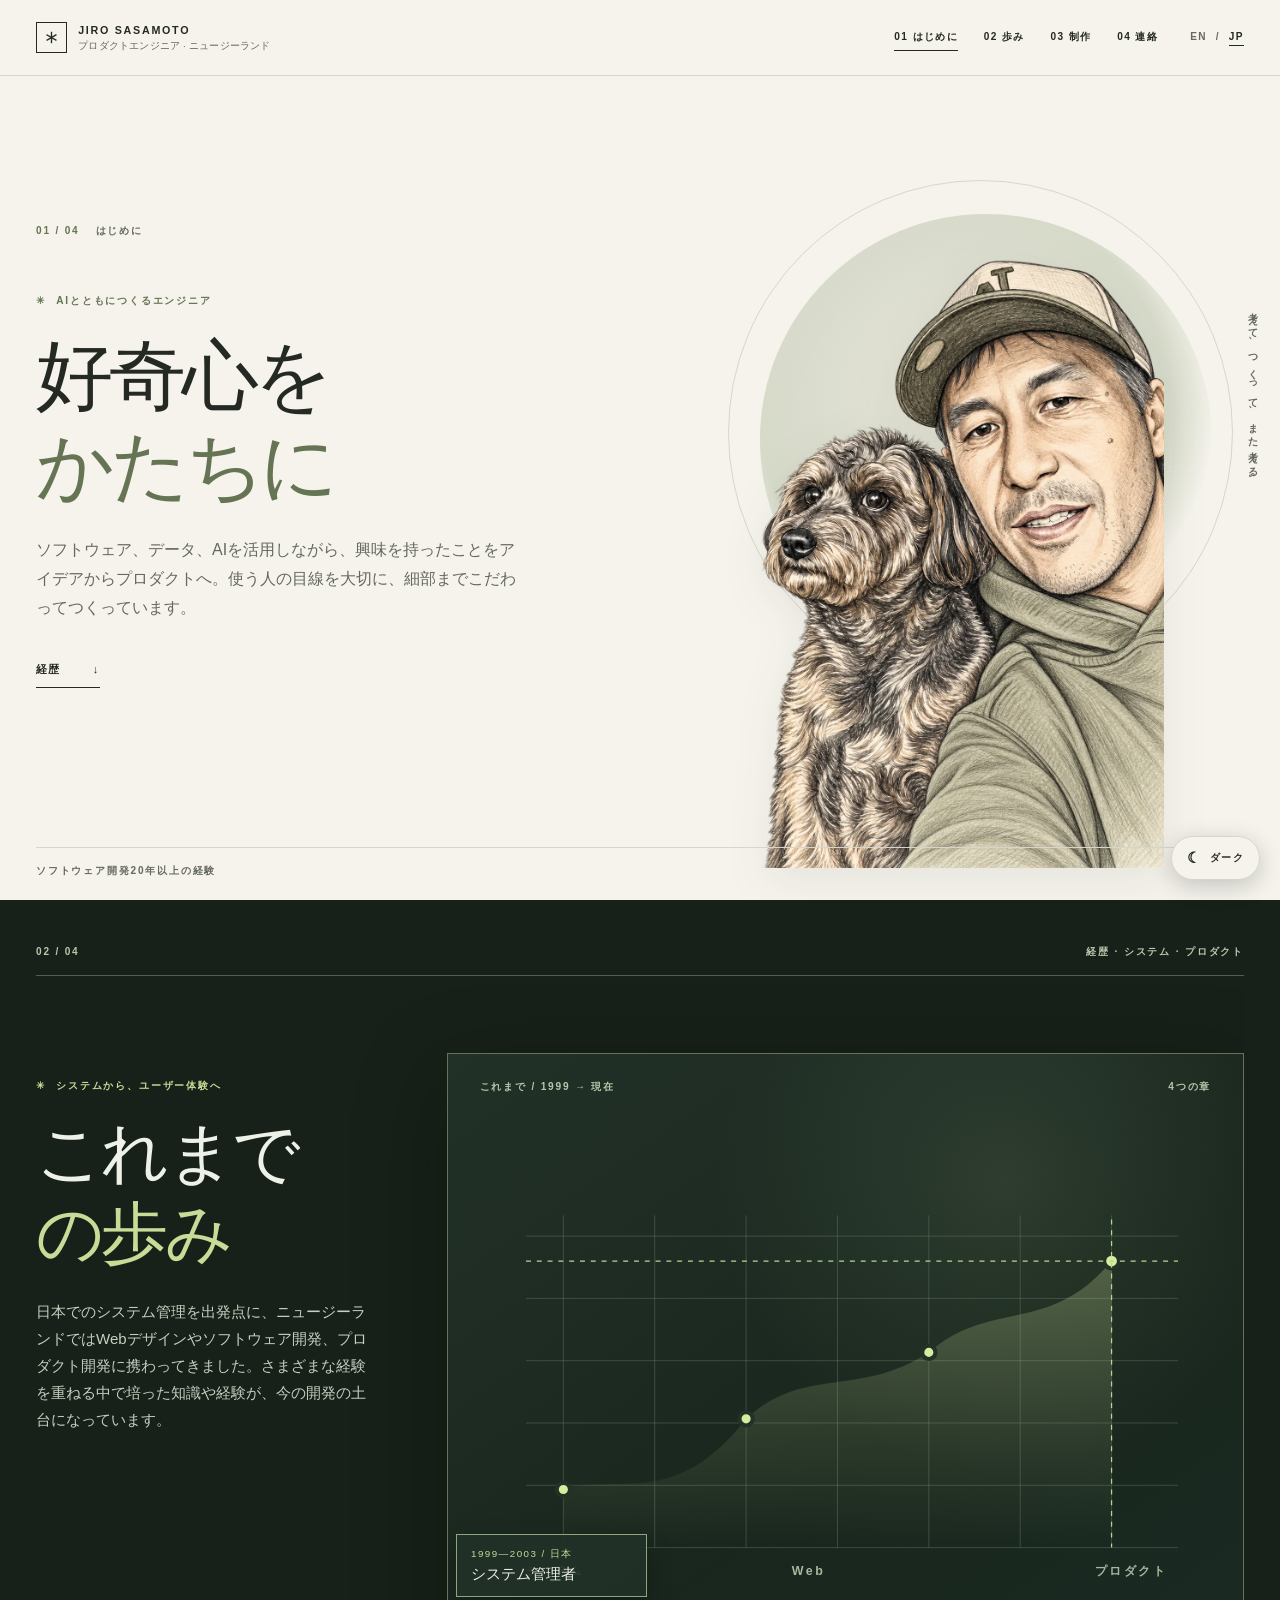
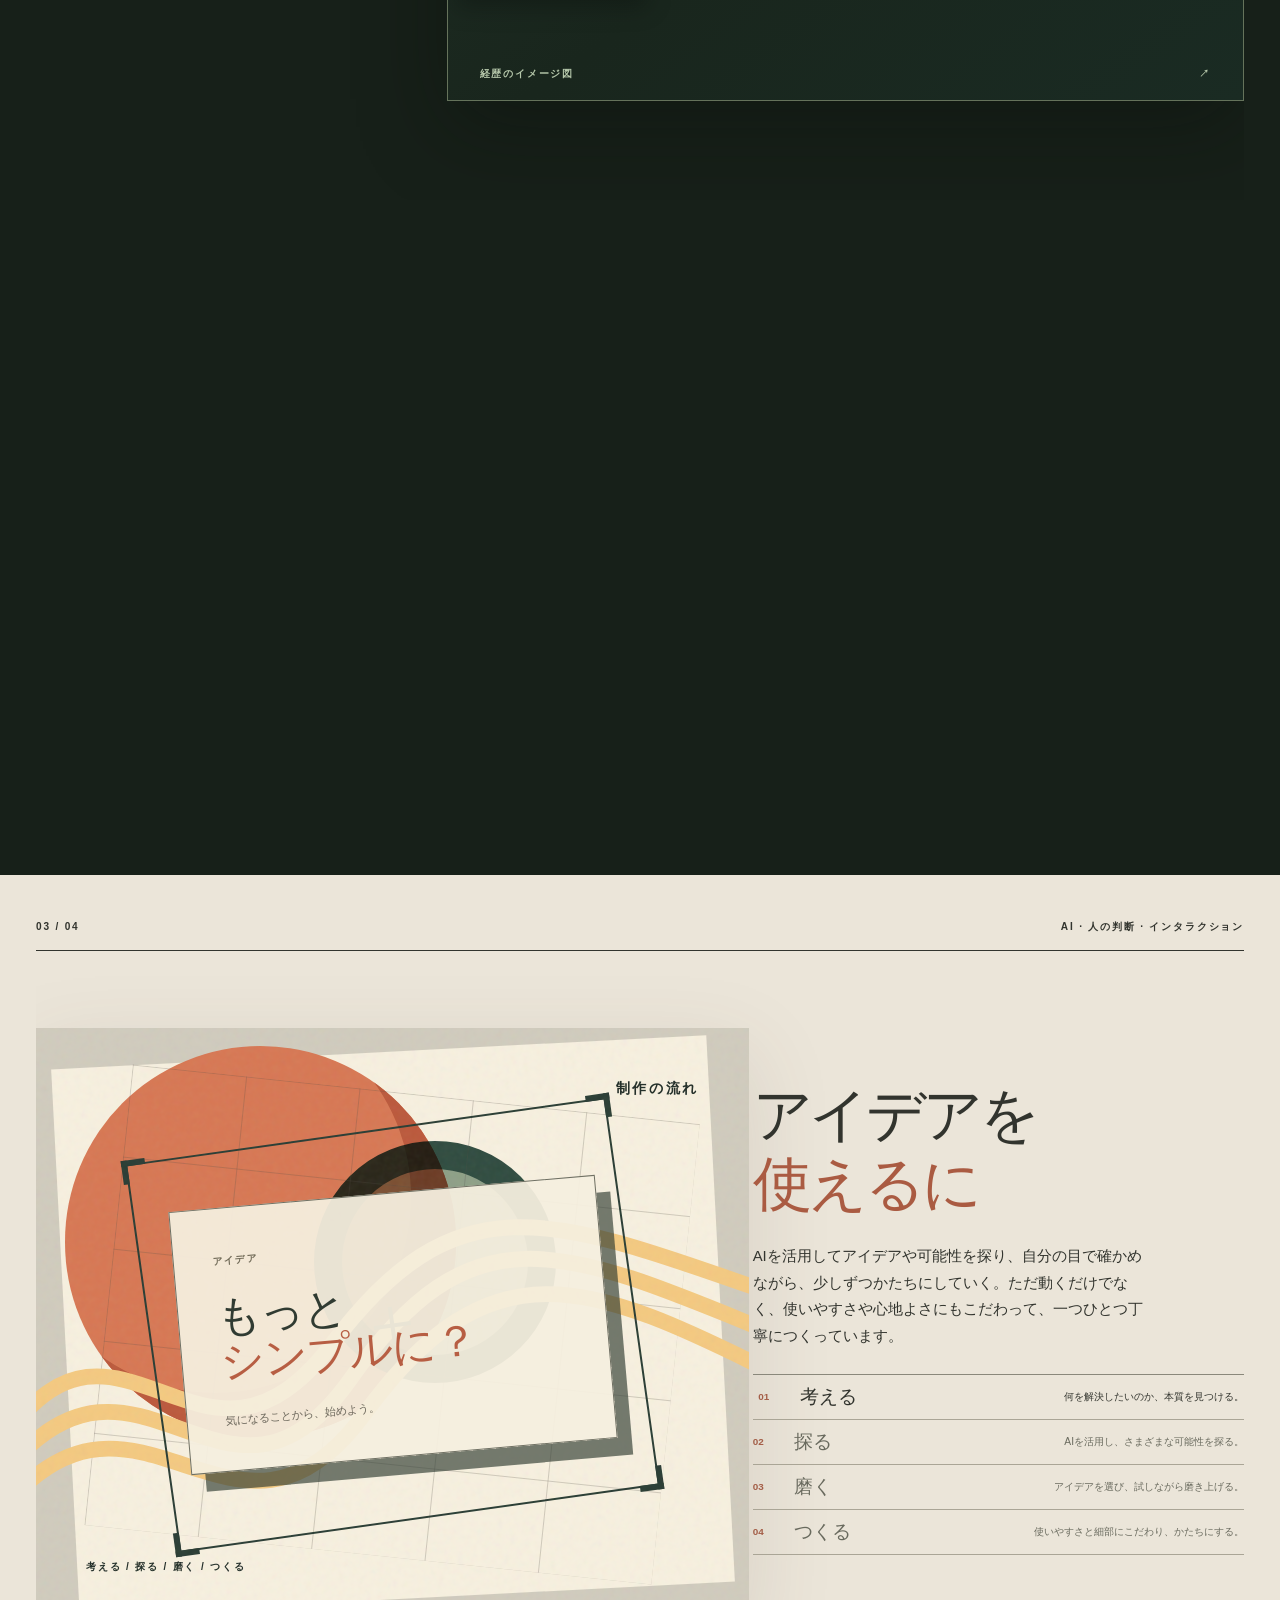
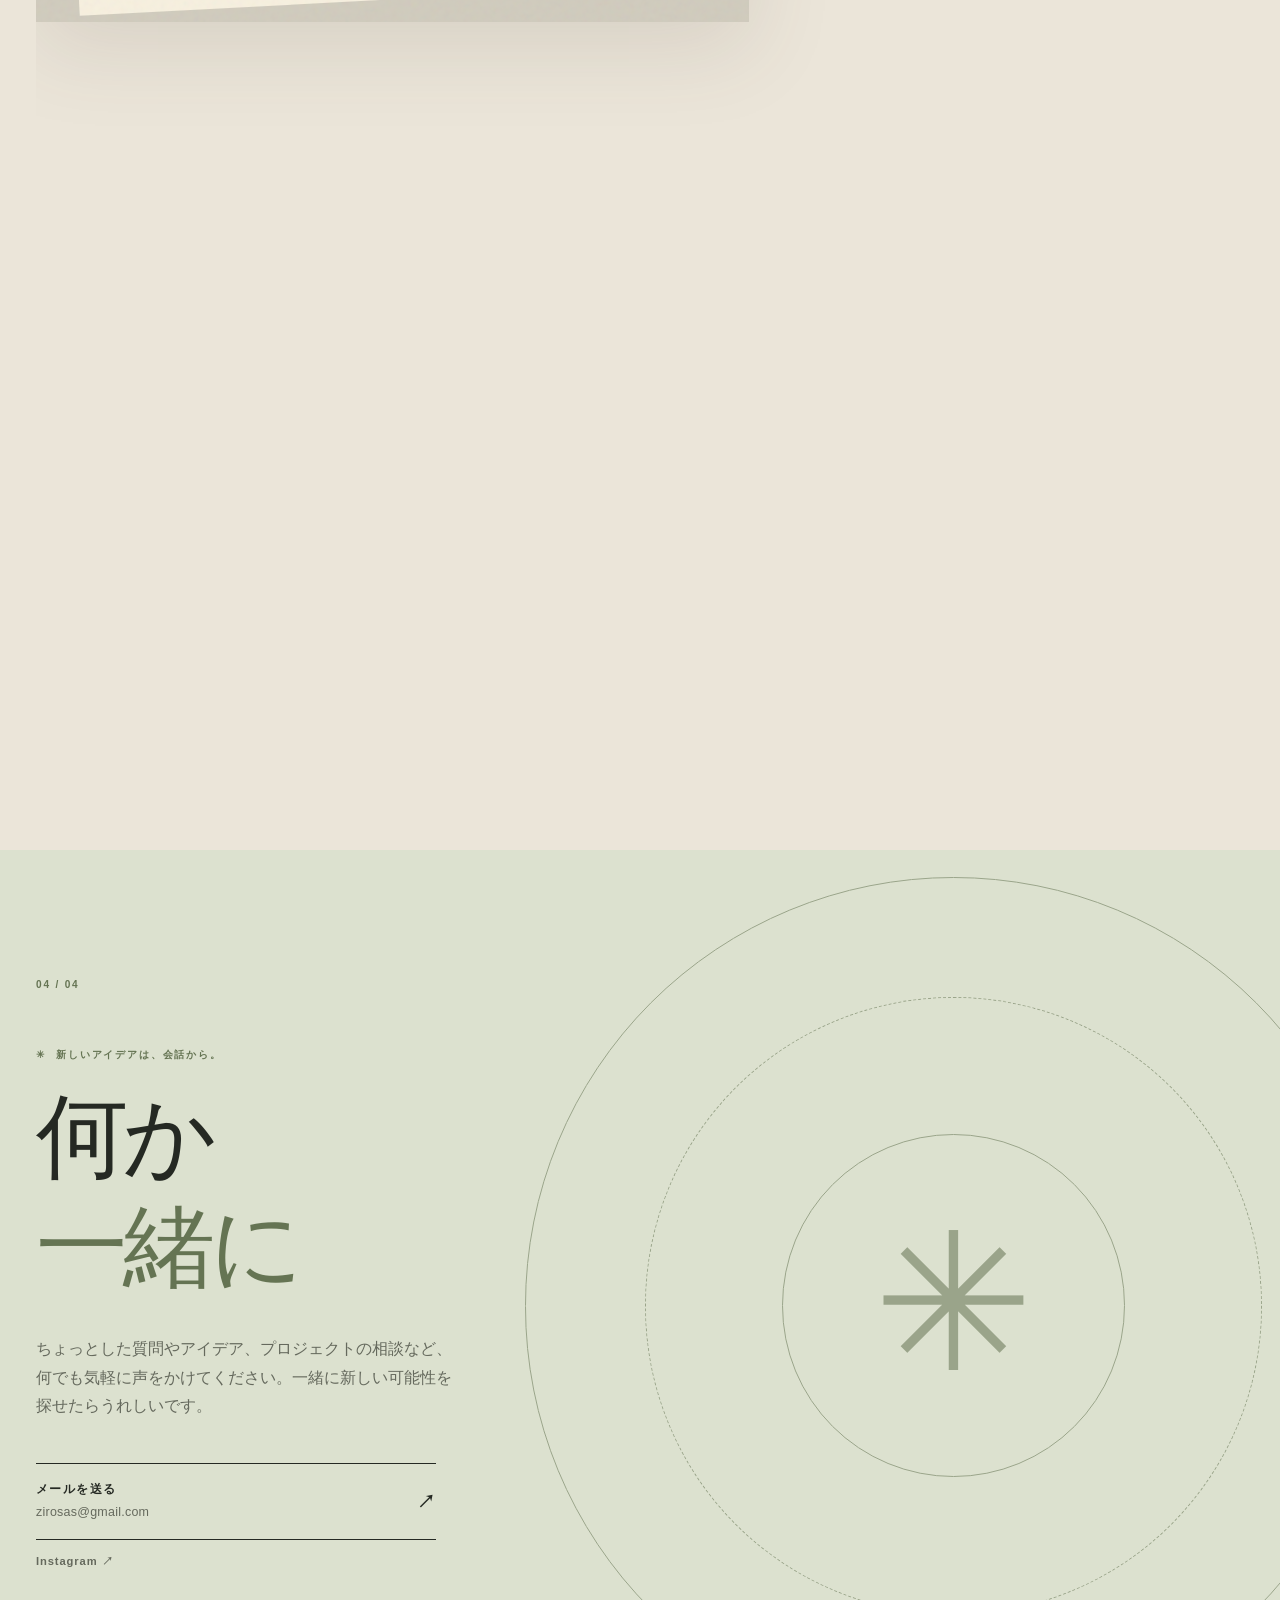
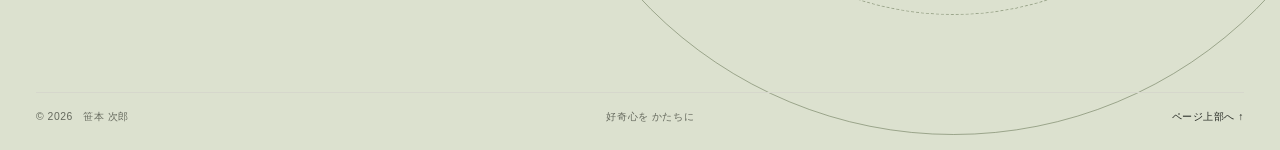
==== commit 13a70e81: "考えて、つくって、また考える。" ====
--- a/ja/index.html
+++ b/ja/index.html
@@ -75,7 +75,7 @@
           <span class="portrait-arc portrait-arc-one"></span>
           <span class="portrait-arc portrait-arc-two"></span>
           <img src="../assets/hero-portrait.webp" alt="" width="940" height="1673" fetchpriority="high">
-          <span class="portrait-caption">問いを磨き、つくり続ける。</span>
+          <span class="portrait-caption">考えて、つくって、また考える。</span>
         </div>
         <div class="hero-bottom"><span>ソフトウェア開発20年以上の経験</span></div>
       </div>
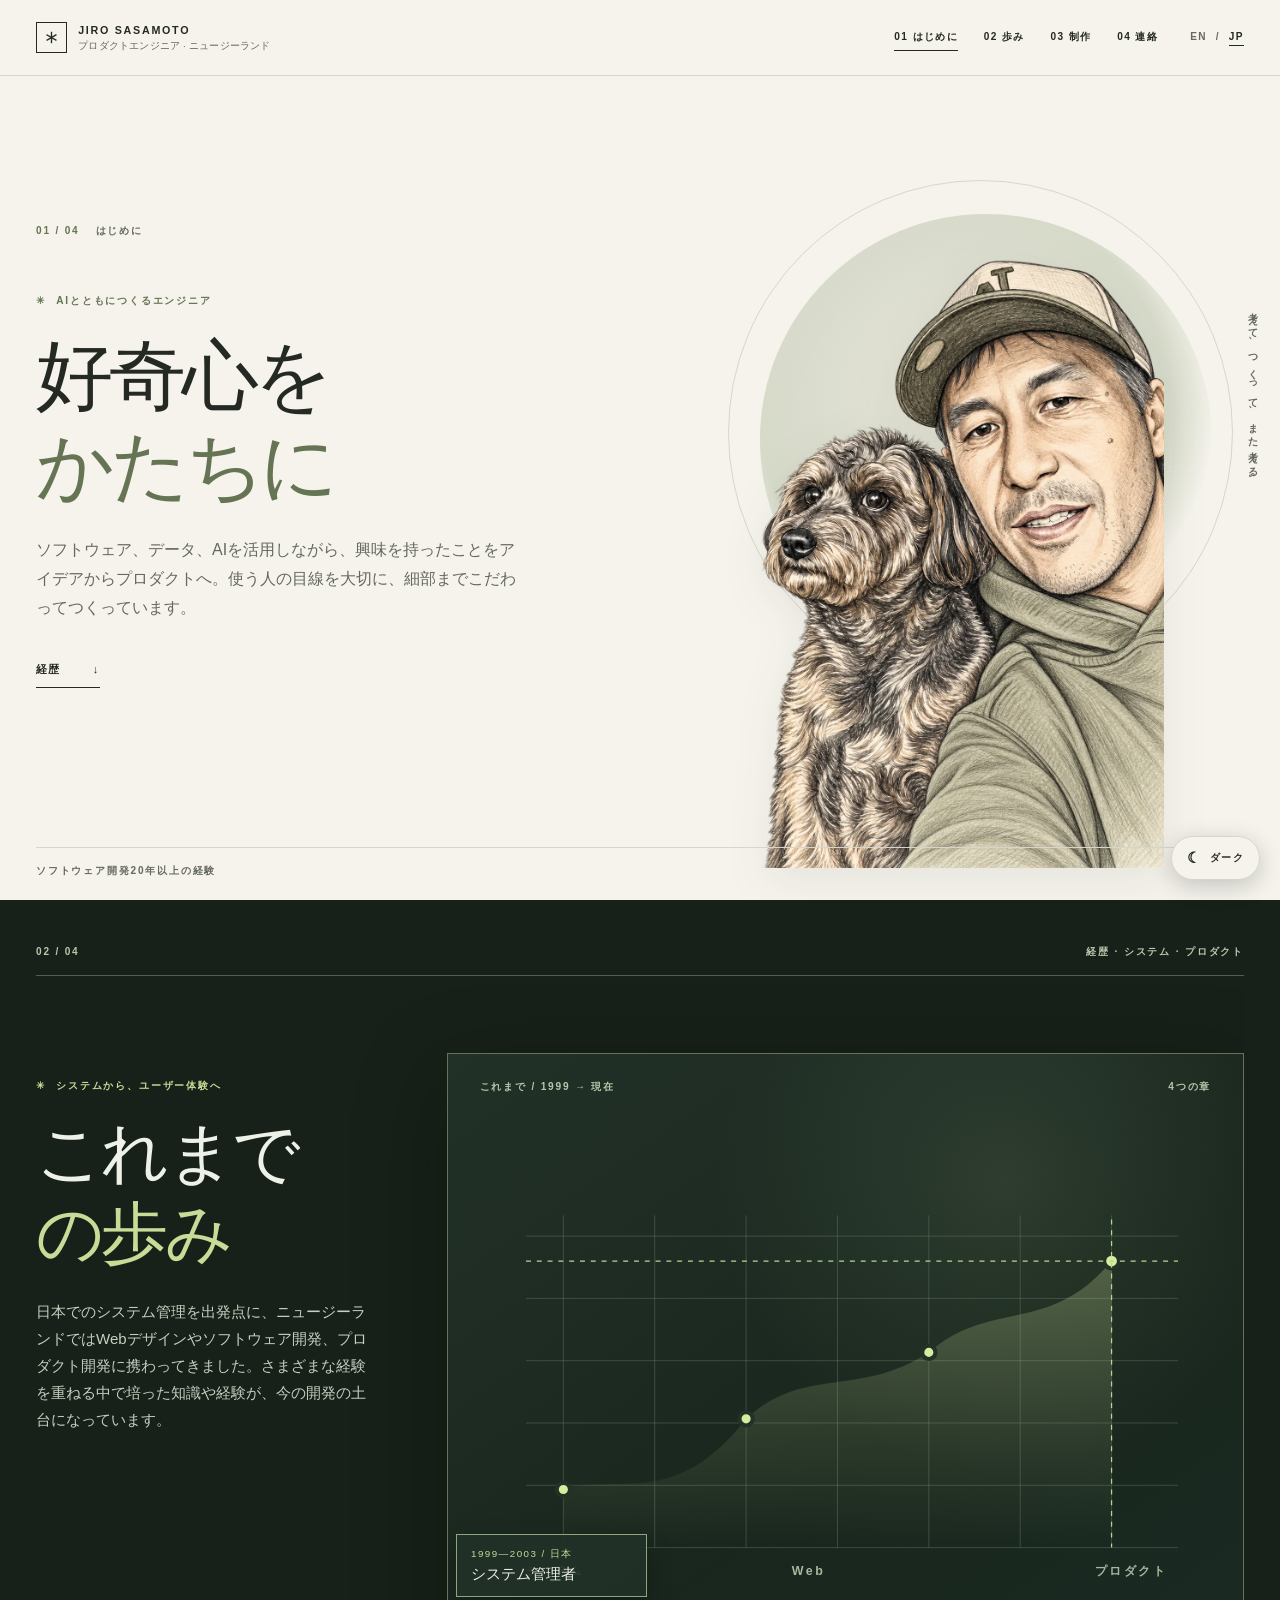
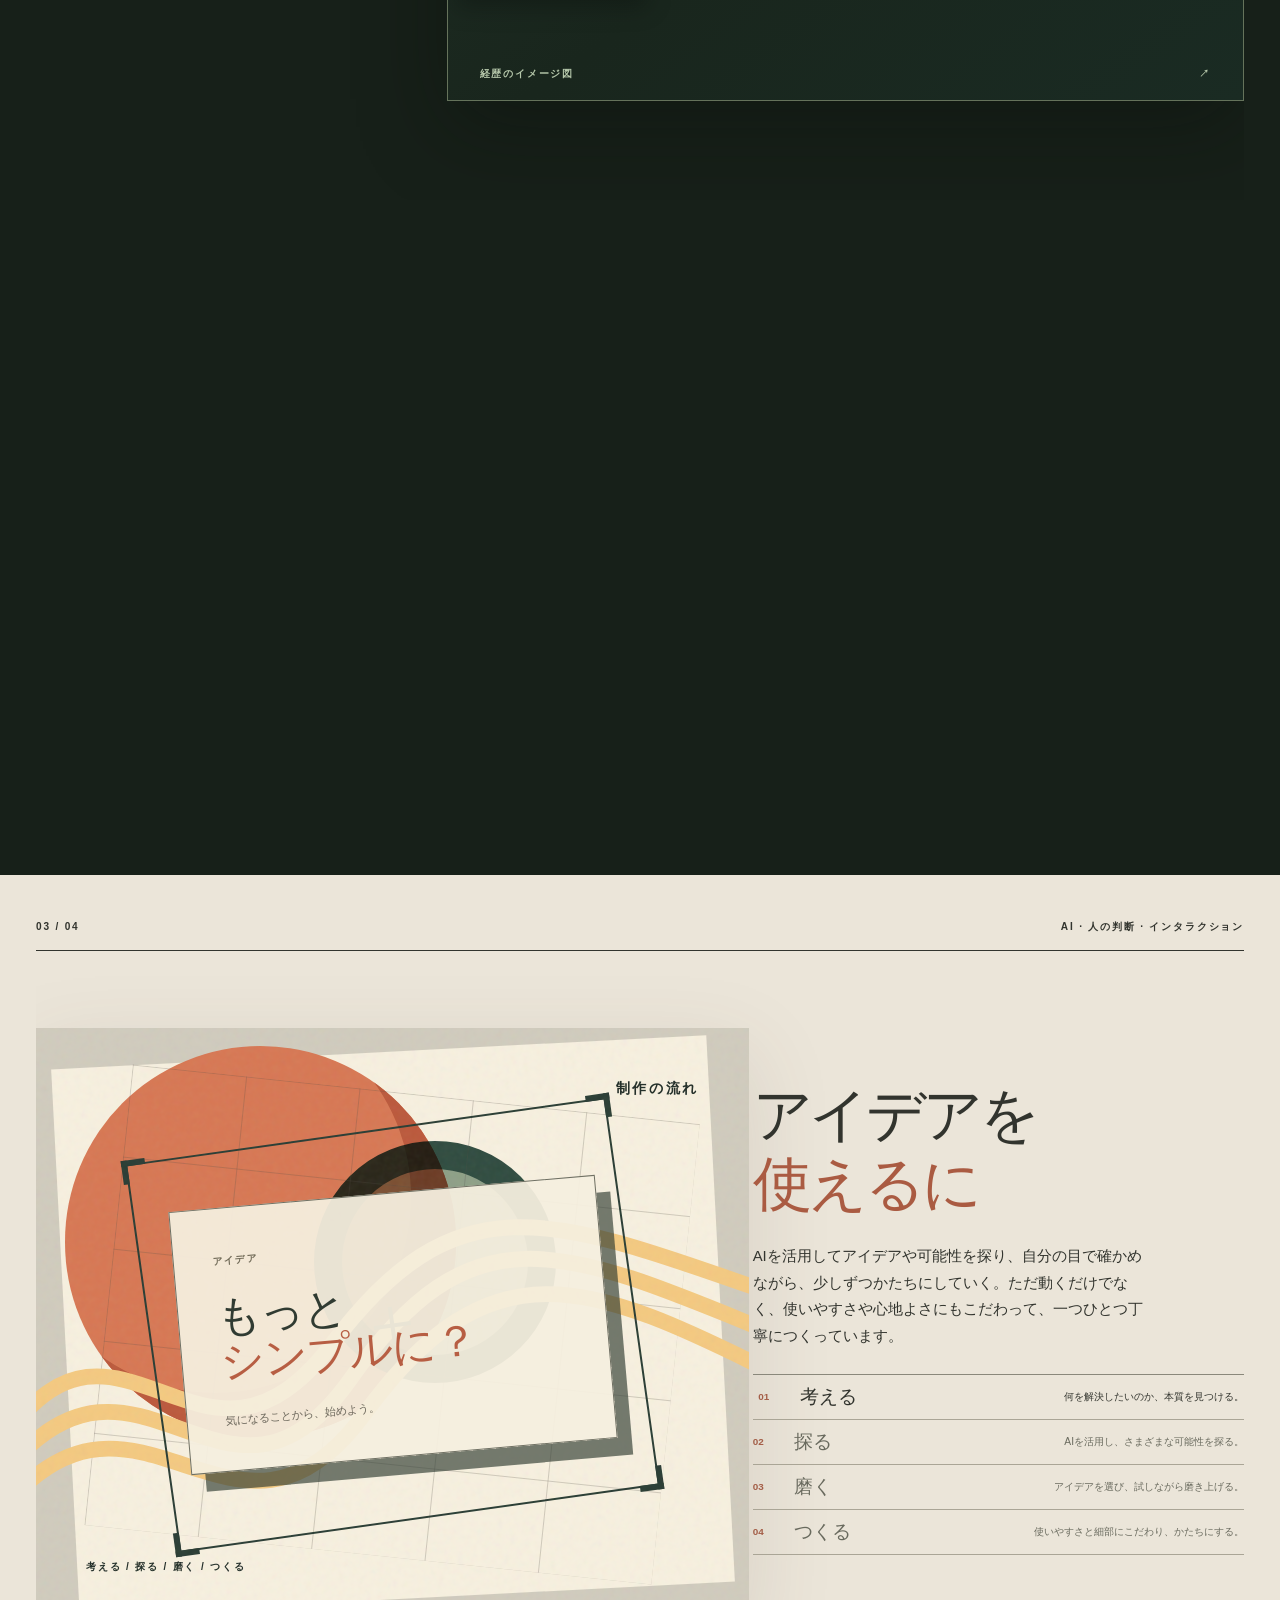
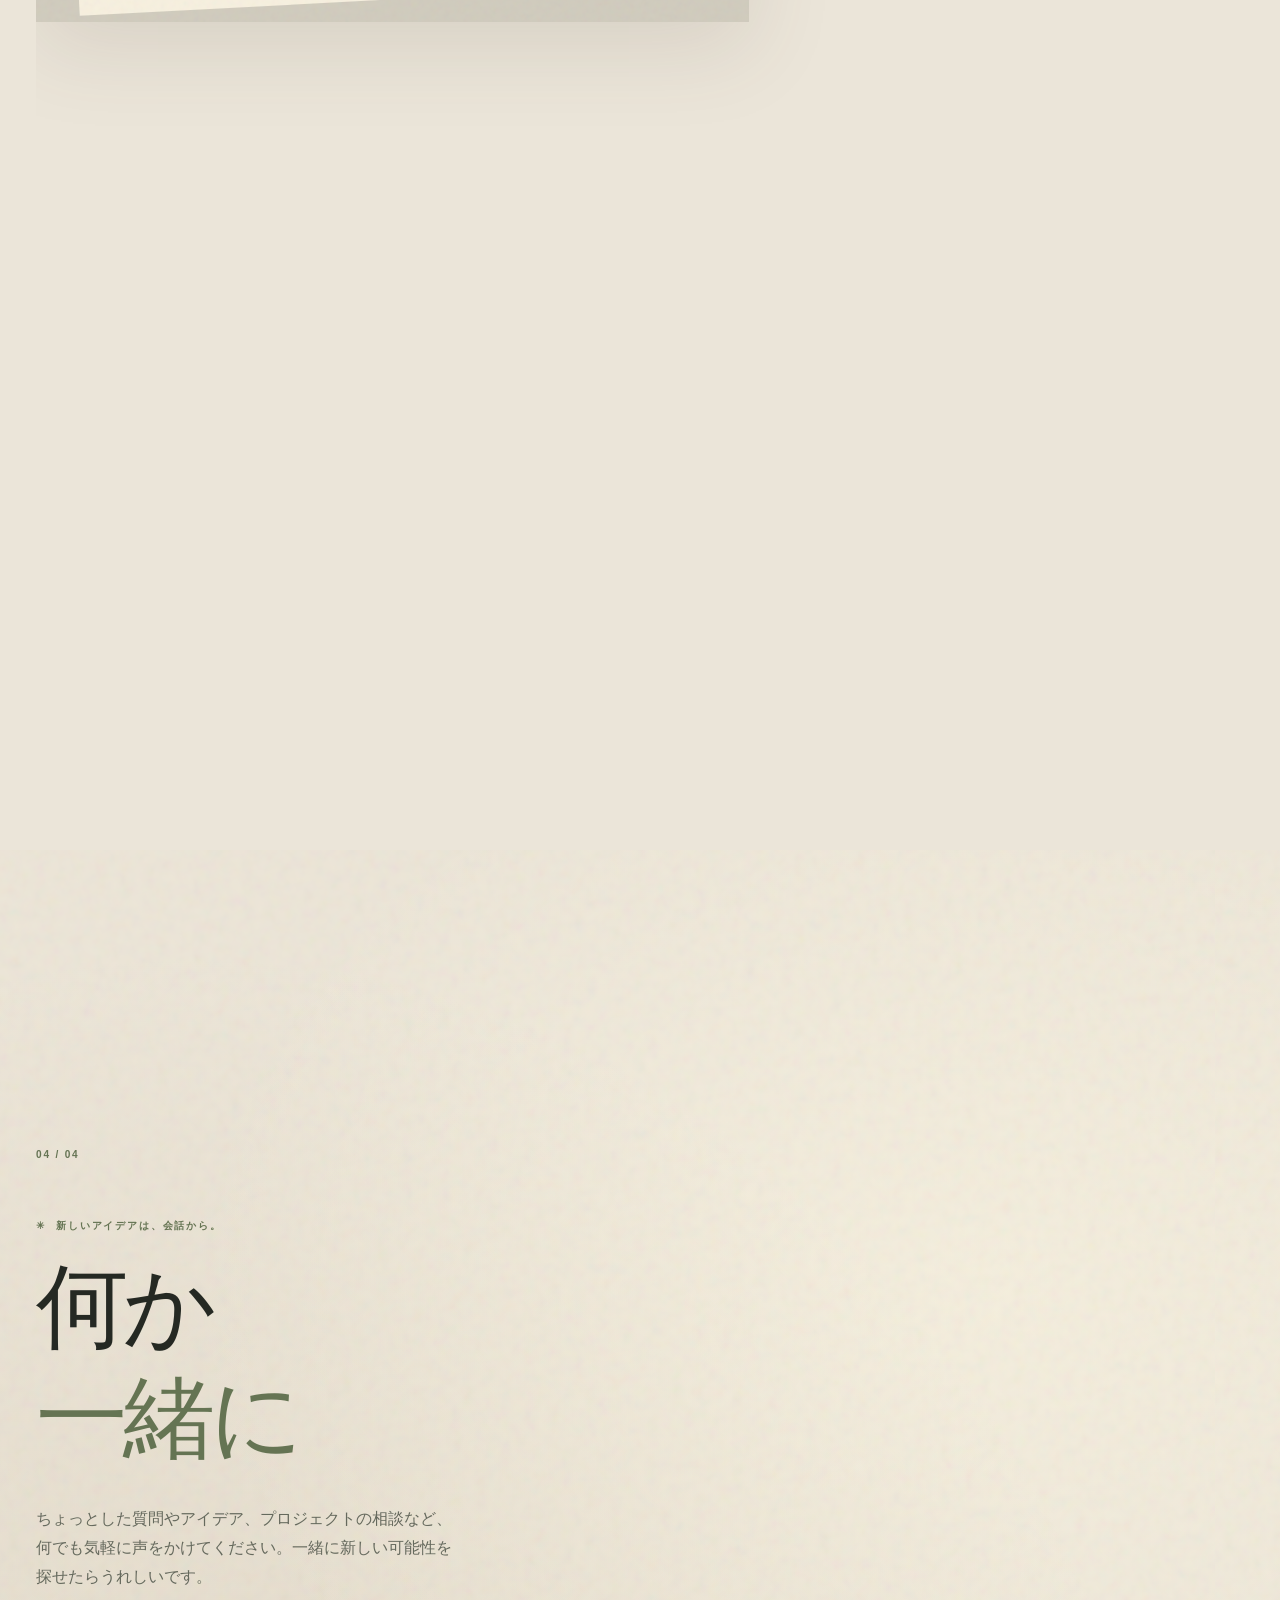
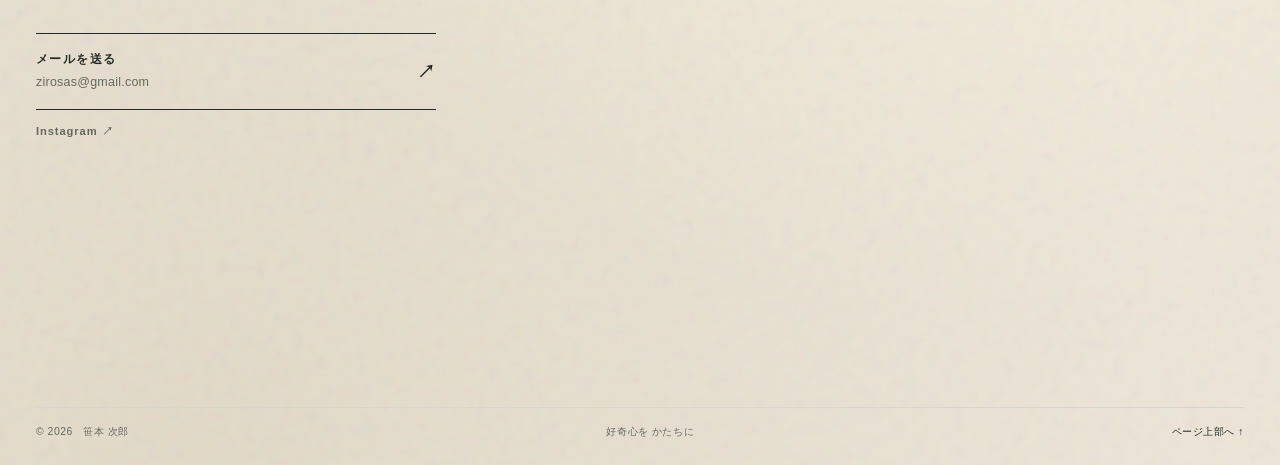
==== commit 49af6f27: "Create Japanese inspired contact artwork" ====
--- a/ja/index.html
+++ b/ja/index.html
@@ -172,7 +172,14 @@
     </section>
 
     <section class="scene contact-scene" id="contact" aria-labelledby="contact-title">
-      <div class="contact-orbit" aria-hidden="true"><span></span><span></span><span></span><i>✳</i></div>
+      <div class="contact-enso" aria-hidden="true">
+        <svg viewBox="0 0 600 600" focusable="false">
+          <defs><mask id="enso-reveal"><path class="enso-reveal-path" pathLength="1" d="M 427.8 158.1 L 418.9 148.9 L 409.1 140.6 L 398.4 133.5 L 386.9 127.9 L 374.8 123.7 L 362.5 120.4 L 350.2 117.8 L 337.9 115.4 L 325.6 113.3 L 313.2 111.7 L 300.7 111.1 L 288.1 111.6 L 275.7 113.2 L 263.5 115.7 L 251.4 118.6 L 239.3 121.7 L 227.2 125.0 L 215.1 128.9 L 203.2 133.7 L 192.0 139.9 L 181.6 147.4 L 172.2 156.1 L 163.7 165.6 L 155.9 175.6 L 148.4 185.8 L 141.3 196.1 L 134.7 206.8 L 128.9 218.0 L 124.3 229.7 L 120.7 241.8 L 118.1 254.0 L 116.1 266.2 L 114.1 278.5 L 112.3 290.8 L 110.6 303.3 L 109.7 316.0 L 110.1 328.7 L 111.9 341.4 L 115.2 353.7 L 119.7 365.6 L 125.1 377.2 L 130.9 388.4 L 137.1 399.4 L 143.9 410.1 L 151.6 420.2 L 160.2 429.4 L 169.8 437.7 L 180.0 445.0 L 190.6 451.7 L 201.1 458.2 L 211.7 464.7 L 222.3 471.2 L 233.4 477.2 L 244.9 482.5 L 256.9 486.5 L 269.4 489.1 L 282.0 490.5 L 294.7 491.1 L 307.3 491.0 L 320.0 490.4 L 332.7 489.1 L 345.2 486.8 L 357.4 483.1 L 369.1 478.0 L 380.1 471.8 L 390.6 464.8 L 400.8 457.6 L 410.8 450.3 L 420.9 443.0 L 430.8 435.4 L 440.2 427.1 L 448.9 418.0 L 456.6 408.1 L 463.4 397.4 L 469.5 386.4 L 475.1 375.1 L 480.3 363.5 L 485.0 351.7 L 488.8 339.4 L 491.1 326.9" /></mask></defs>
+          <path class="enso-ink enso-outer" mask="url(#enso-reveal)" d="M 428.8 156.9 L 419.9 147.7 L 410.1 139.2 L 399.4 131.9 L 387.8 126.1 L 375.7 121.7 L 363.3 118.2 L 350.9 115.3 L 338.4 112.7 L 326.0 110.4 L 313.4 108.6 L 300.7 107.8 L 287.9 108.1 L 275.3 109.5 L 262.7 111.8 L 250.3 114.6 L 237.9 117.6 L 225.4 120.8 L 213.0 124.6 L 200.7 129.4 L 189.1 135.6 L 178.3 143.1 L 168.5 151.9 L 159.6 161.5 L 151.2 171.6 L 143.3 181.9 L 135.8 192.5 L 128.8 203.5 L 122.6 215.0 L 117.5 227.0 L 113.6 239.4 L 110.6 252.1 L 108.2 264.8 L 105.9 277.5 L 103.8 290.4 L 101.9 303.5 L 100.8 316.7 L 100.9 330.1 L 102.6 343.4 L 105.9 356.4 L 110.4 369.0 L 115.7 381.3 L 121.6 393.3 L 127.9 405.1 L 134.9 416.5 L 142.8 427.3 L 151.8 437.3 L 161.7 446.2 L 172.4 454.3 L 183.3 461.7 L 194.4 468.9 L 205.6 476.1 L 216.9 483.1 L 228.7 489.8 L 241.0 495.6 L 253.8 500.1 L 267.1 503.1 L 280.6 504.9 L 294.3 505.8 L 307.9 506.0 L 321.6 505.6 L 335.3 504.5 L 348.9 502.2 L 362.2 498.5 L 375.0 493.4 L 387.2 486.9 L 398.8 479.7 L 410.1 472.1 L 421.2 464.4 L 432.4 456.6 L 443.3 448.4 L 453.8 439.5 L 463.6 429.6 L 472.3 418.8 L 478.0 406.1 L 482.3 392.9 L 485.8 379.7 L 488.7 366.5 L 490.8 353.3 L 491.7 340.1 L 491.1 326.9 L 491.1 326.9 L 485.8 338.8 L 479.2 350.0 L 472.0 360.6 L 464.4 370.5 L 456.7 379.8 L 448.8 388.7 L 441.0 397.3 L 434.3 406.4 L 426.6 414.8 L 418.2 422.4 L 409.4 429.4 L 400.4 436.2 L 391.5 443.0 L 382.4 449.9 L 373.0 456.6 L 363.1 462.7 L 352.6 467.7 L 341.5 471.4 L 330.0 473.8 L 318.4 475.2 L 306.8 476.0 L 295.1 476.3 L 283.4 476.1 L 271.6 475.1 L 260.1 472.9 L 248.9 469.4 L 238.1 464.7 L 227.8 459.2 L 217.7 453.4 L 207.8 447.6 L 197.8 441.7 L 187.7 435.7 L 177.9 429.1 L 168.7 421.6 L 160.3 413.1 L 152.9 403.8 L 146.3 393.8 L 140.2 383.6 L 134.4 373.0 L 129.1 362.2 L 124.6 351.0 L 121.2 339.3 L 119.2 327.3 L 118.7 315.2 L 119.4 303.2 L 120.7 291.2 L 122.3 279.4 L 123.9 267.7 L 125.7 255.9 L 127.9 244.1 L 131.0 232.4 L 135.3 221.1 L 140.6 210.2 L 146.8 199.7 L 153.4 189.6 L 160.5 179.6 L 167.9 169.7 L 176.0 160.3 L 184.9 151.7 L 194.9 144.2 L 205.7 138.0 L 217.2 133.2 L 228.9 129.2 L 240.7 125.8 L 252.5 122.6 L 264.3 119.5 L 276.2 116.9 L 288.4 115.1 L 300.6 114.4 L 312.9 114.8 L 325.2 116.2 L 337.4 118.0 L 349.5 120.2 L 361.8 122.7 L 374.0 125.7 L 386.0 129.8 L 397.5 135.2 L 408.2 142.0 L 417.9 150.2 L 426.8 159.2 Z" />
+          <path class="enso-ink enso-inner" mask="url(#enso-reveal)" d="M 408.0 156.7 L 399.1 148.7 L 389.5 141.5 L 379.0 135.6 L 367.9 131.0 L 356.4 127.7 L 344.7 125.2 L 333.0 123.3 L 321.3 121.8 L 309.5 120.6 L 297.6 120.2 L 285.8 120.7 L 274.1 122.3 L 262.5 124.9 L 251.2 128.3 L 240.1 131.9 L 228.9 135.7 L 217.7 139.6 L 206.5 144.0 L 195.5 149.3 L 185.2 155.6 L 175.7 163.2 L 167.1 171.9 L 159.3 181.2 L 152.2 191.0 L 145.4 201.0 L 139.0 211.3 L 133.3 222.0 L 128.5 233.1 L 124.8 244.7 L 122.3 256.5 L 120.7 268.5 L 119.7 280.4 L 118.8 292.3 L 117.9 304.3 L 117.2 316.4 L 117.2 328.6 L 118.1 340.9 L 120.5 353.0 L 124.1 364.8 L 128.8 376.2 L 134.3 387.3 L 140.2 398.1 L 146.7 408.7 L 153.7 418.9 L 161.6 428.5 L 170.5 437.2 L 180.3 444.8 L 190.7 451.5 L 201.5 457.5 L 212.4 463.1 L 223.3 468.6 L 234.2 474.1 L 245.5 479.2 L 257.1 483.6 L 269.1 487.0 L 281.5 489.1 L 293.9 490.1 L 306.5 490.2 L 319.0 489.8 L 331.6 489.0 L 344.2 487.4 L 356.7 484.9 L 368.8 481.0 L 380.4 475.7 L 391.4 469.2 L 401.7 461.7 L 411.5 453.9 L 421.1 445.9 L 430.6 437.8 L 440.0 429.4 L 448.9 420.5 L 457.2 410.9 L 464.5 400.5 L 469.3 388.7 L 472.8 376.5 L 475.6 364.3 L 478.0 352.1 L 479.8 340.0 L 480.7 327.9 L 480.4 315.8 L 480.4 315.8 L 475.9 327.1 L 470.3 337.9 L 464.2 348.1 L 457.9 357.8 L 451.5 367.1 L 444.9 375.9 L 438.3 384.5 L 432.5 393.5 L 425.8 401.8 L 418.5 409.5 L 410.8 416.9 L 403.0 424.1 L 395.1 431.3 L 387.1 438.5 L 378.6 445.5 L 369.4 451.6 L 359.6 456.7 L 349.2 460.4 L 338.4 463.0 L 327.6 464.6 L 316.6 465.8 L 305.7 466.5 L 294.7 466.8 L 283.7 466.3 L 272.8 464.9 L 262.1 462.3 L 251.7 458.6 L 241.7 454.4 L 231.8 449.8 L 221.9 445.3 L 212.0 440.7 L 202.0 435.8 L 192.3 430.3 L 183.2 423.8 L 174.8 416.2 L 167.4 407.8 L 160.7 398.7 L 154.5 389.3 L 148.7 379.7 L 143.4 369.7 L 138.7 359.4 L 134.9 348.7 L 132.5 337.7 L 131.3 326.4 L 131.0 315.2 L 131.3 304.0 L 131.8 292.9 L 132.2 281.8 L 132.8 270.6 L 133.8 259.3 L 135.7 248.1 L 138.8 237.1 L 143.0 226.5 L 148.1 216.3 L 153.8 206.4 L 159.8 196.7 L 166.3 187.2 L 173.4 178.0 L 181.3 169.5 L 190.2 162.0 L 199.9 155.6 L 210.2 150.3 L 220.9 145.9 L 231.5 141.8 L 242.2 137.8 L 252.9 134.0 L 263.7 130.4 L 274.8 127.5 L 286.2 125.6 L 297.7 124.8 L 309.2 125.0 L 320.8 125.8 L 332.3 127.0 L 343.9 128.5 L 355.4 130.6 L 366.9 133.7 L 377.9 137.9 L 388.3 143.6 L 397.9 150.5 L 406.8 158.3 Z" />
+        </svg>
+        <span class="contact-seal">笹本</span>
+      </div>
       <div class="contact-content wrap" data-reveal>
         <p class="scene-index"><span>04 / 04</span></p>
         <span class="eyebrow">新しいアイデアは、会話から。</span>
--- a/assets/styles.css
+++ b/assets/styles.css
@@ -9,7 +9,10 @@
   --art-bg: #ebe5d9;
   --art-paper: #f7f0df;
   --art-ink: #32342e;
-  --contact-bg: #dce1cf;
+  --contact-bg: #ece5d7;
+  --contact-ink: #32433b;
+  --contact-ink-second: #a45e4d;
+  --contact-seal: #b97863;
   --serif: Georgia, "Times New Roman", serif;
   --sans: Arial, Helvetica, sans-serif;
   --ja-sans: "Hiragino Kaku Gothic ProN", "Yu Gothic", "Noto Sans CJK JP", "Noto Sans JP", sans-serif;
@@ -25,7 +28,10 @@
   --art-bg: #24231f;
   --art-paper: #302f28;
   --art-ink: #ede8d9;
-  --contact-bg: #1d251a;
+  --contact-bg: #252a24;
+  --contact-ink: #c9d0c1;
+  --contact-ink-second: #d5a18b;
+  --contact-seal: #d4937d;
 }
 * { box-sizing: border-box; }
 html { scroll-behavior: smooth; }
@@ -193,8 +199,10 @@
 :root[data-theme="dark"] .process-steps li.is-active { color: var(--art-ink); }
 
 /* 04 — invitation */
-.contact-scene { min-height: 100svh; display: flex; flex-direction: column; justify-content: center; background: var(--contact-bg); }
-.contact-content { position: relative; z-index: 2; padding-top: 8rem; padding-bottom: 6rem; }
+.contact-scene { min-height: 135svh; display: flex; flex-direction: column; justify-content: center; background: radial-gradient(ellipse at 77% 36%, #fff9e470, transparent 58%), radial-gradient(ellipse at 15% 100%, #baa98c33, transparent 65%), var(--contact-bg); }
+:root[data-theme="dark"] .contact-scene { background: radial-gradient(ellipse at 77% 36%, #a9a58c13, transparent 58%), radial-gradient(ellipse at 15% 100%, #05090644, transparent 65%), var(--contact-bg); }
+.contact-scene::before { content: ""; position: absolute; z-index: 1; inset: 0; background-image: url("data:image/svg+xml,%3Csvg viewBox='0 0 180 180' xmlns='http://www.w3.org/2000/svg'%3E%3Cfilter id='n'%3E%3CfeTurbulence type='fractalNoise' baseFrequency='.55' numOctaves='2' stitchTiles='stitch'/%3E%3C/filter%3E%3Crect width='100%25' height='100%25' filter='url(%23n)' opacity='.35'/%3E%3C/svg%3E"); opacity: .22; pointer-events: none; }
+.contact-content { position: relative; z-index: 2; margin-block: auto; padding-top: 8rem; padding-bottom: 6rem; }
 .contact-content .scene-index { margin-bottom: 3rem; }
 .contact-content h2 { margin: 1rem 0 2rem; font-size: clamp(5rem, 9vw, 11rem); line-height: .9; }
 .contact-content h2 em { color: var(--olive); }
@@ -207,11 +215,13 @@
 .contact-link-label small { display: block; margin-top: .25rem; color: var(--muted); font-size: .78rem; font-weight: 400; letter-spacing: .02em; text-transform: none; }
 .contact-secondary { margin-top: .8rem; color: var(--muted); font-size: .7rem; font-weight: 700; letter-spacing: .08em; }
 .contact-secondary:hover { color: var(--ink); text-decoration: underline; text-underline-offset: .2em; }
-.contact-orbit { position: absolute; right: -8%; top: 3%; width: min(67vw, 1000px); aspect-ratio: 1; opacity: .55; transform: rotate(var(--orbit-spin, 0deg)); pointer-events: none; }
-.contact-orbit span { position: absolute; inset: 0; border: 1px solid var(--olive); border-radius: 50%; }
-.contact-orbit span:nth-child(2) { inset: 14%; border-style: dashed; }.contact-orbit span:nth-child(3) { inset: 30%; }
-.contact-orbit i { position: absolute; left: 50%; top: 50%; transform: translate(-50%, -50%); color: var(--olive); font: normal 12rem/1 var(--serif); }
-.site-footer { position: relative; z-index: 2; display: flex; justify-content: space-between; gap: 1rem; margin-top: auto; border-top: 1px solid var(--line); padding-top: 1rem; padding-bottom: 1.5rem; color: var(--muted); font-size: .65rem; letter-spacing: .05em; }
+.contact-enso { position: absolute; z-index: 1; right: 4%; top: 22%; width: min(42vw, 580px); aspect-ratio: 1; color: var(--contact-ink); pointer-events: none; }
+.contact-enso svg { width: 100%; height: 100%; overflow: visible; transform: rotate(-12deg); }
+.enso-outer { fill: var(--contact-ink); opacity: .32; }
+.enso-inner { fill: var(--contact-ink-second); opacity: .29; }
+.enso-reveal-path { fill: none; stroke: #fff; stroke-width: 90; stroke-dasharray: 1; stroke-dashoffset: var(--enso-draw, 0); }
+.contact-seal { position: absolute; top: 50%; left: 50%; color: var(--contact-seal); font: 900 clamp(4.25rem, 10vw, 9rem)/.95 "Noto Serif CJK JP", "Yu Mincho", "Hiragino Mincho ProN", serif; text-orientation: upright; writing-mode: vertical-rl; white-space: nowrap; transform: translate(-50%, -50%) rotate(-8deg); opacity: var(--seal-opacity, 1); }
+.site-footer { position: relative; z-index: 2; display: flex; justify-content: space-between; gap: 1rem; border-top: 1px solid var(--line); padding-top: 1rem; padding-bottom: 1.5rem; color: var(--muted); font-size: .65rem; letter-spacing: .05em; }
 .site-footer a { color: var(--ink); }
 .site-footer a:hover { text-decoration: underline; text-underline-offset: .2em; }
 
@@ -288,7 +298,7 @@
   .art-copy { padding-left: 0; }
   .contact-content { padding-top: 6rem; padding-bottom: 6rem; }
   .contact-content h2 { font-size: clamp(4.3rem, 12vw, 7rem); }
-  .contact-orbit { width: 120vw; right: -50%; top: 5%; }
+  .contact-enso { width: 72vw; right: -10%; top: 24%; opacity: .72; }
   .site-footer { flex-wrap: wrap; }
 }
 @media (max-width: 420px) {
